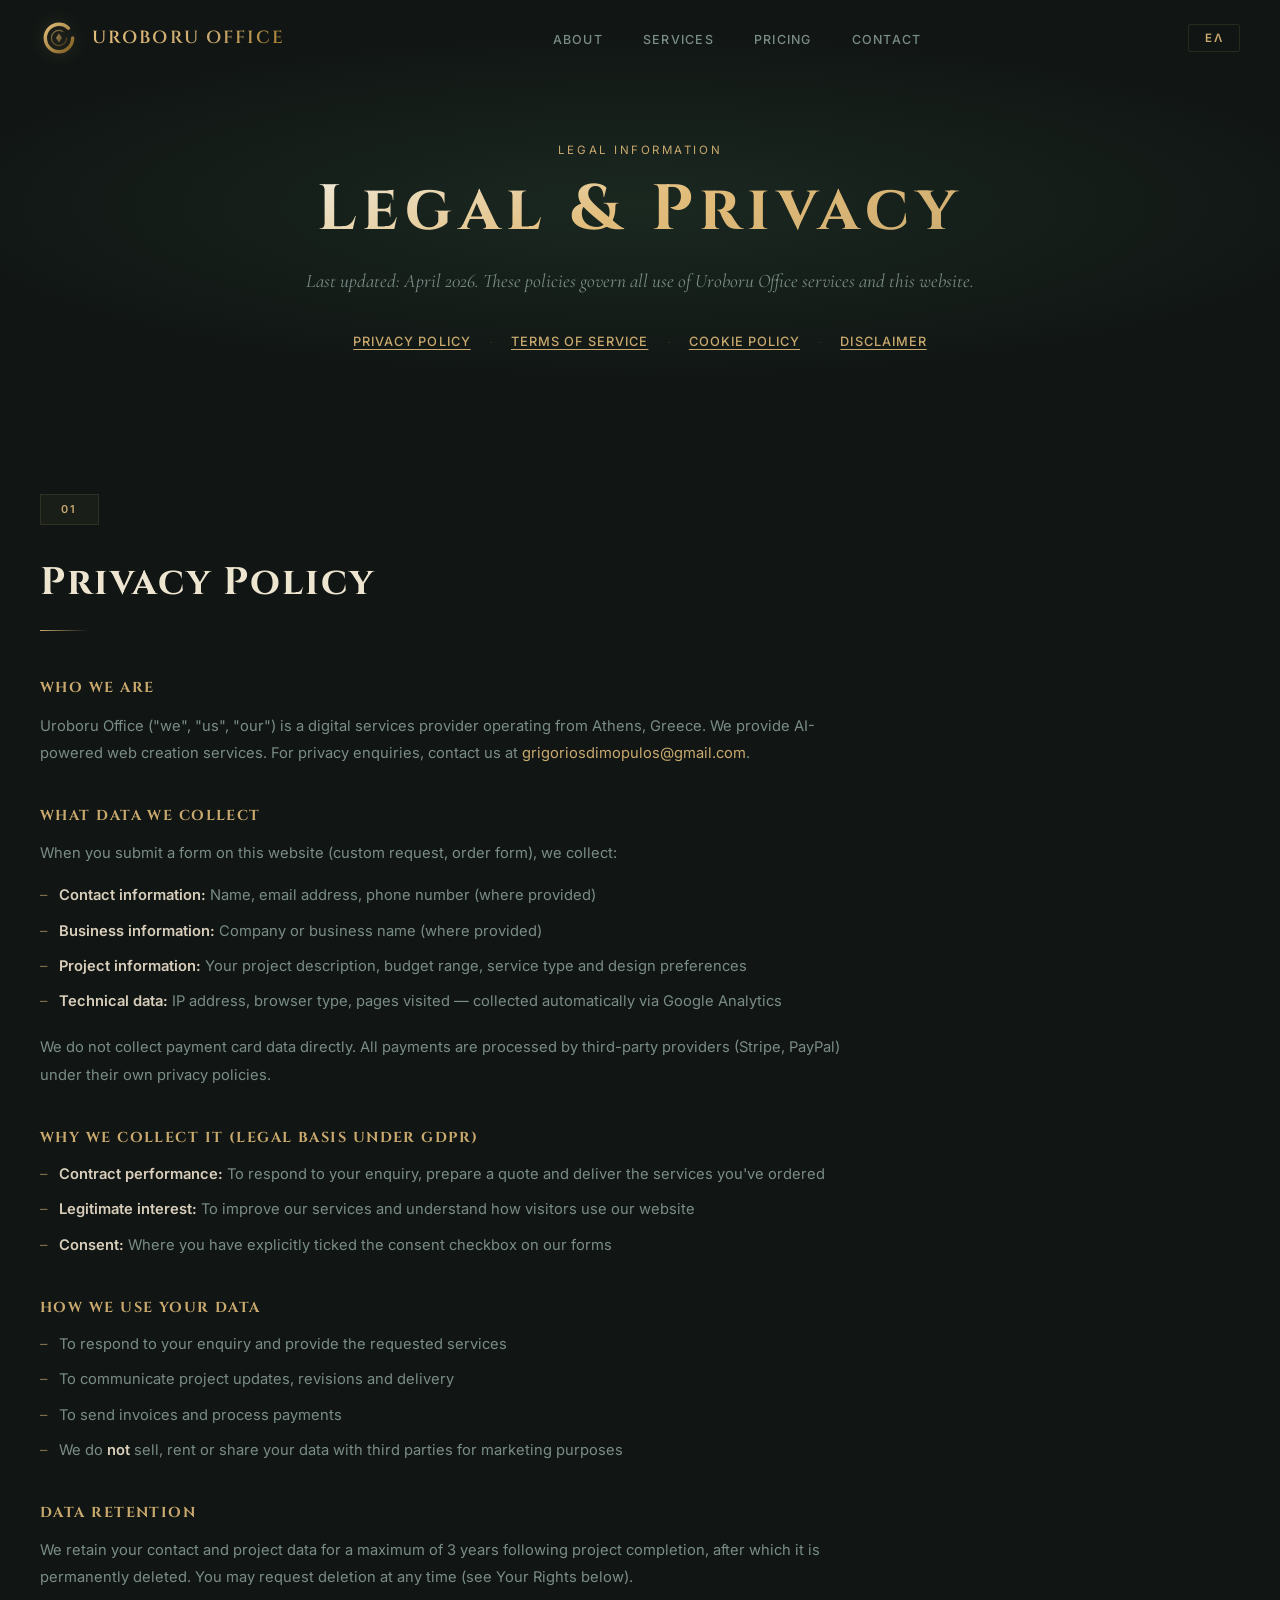
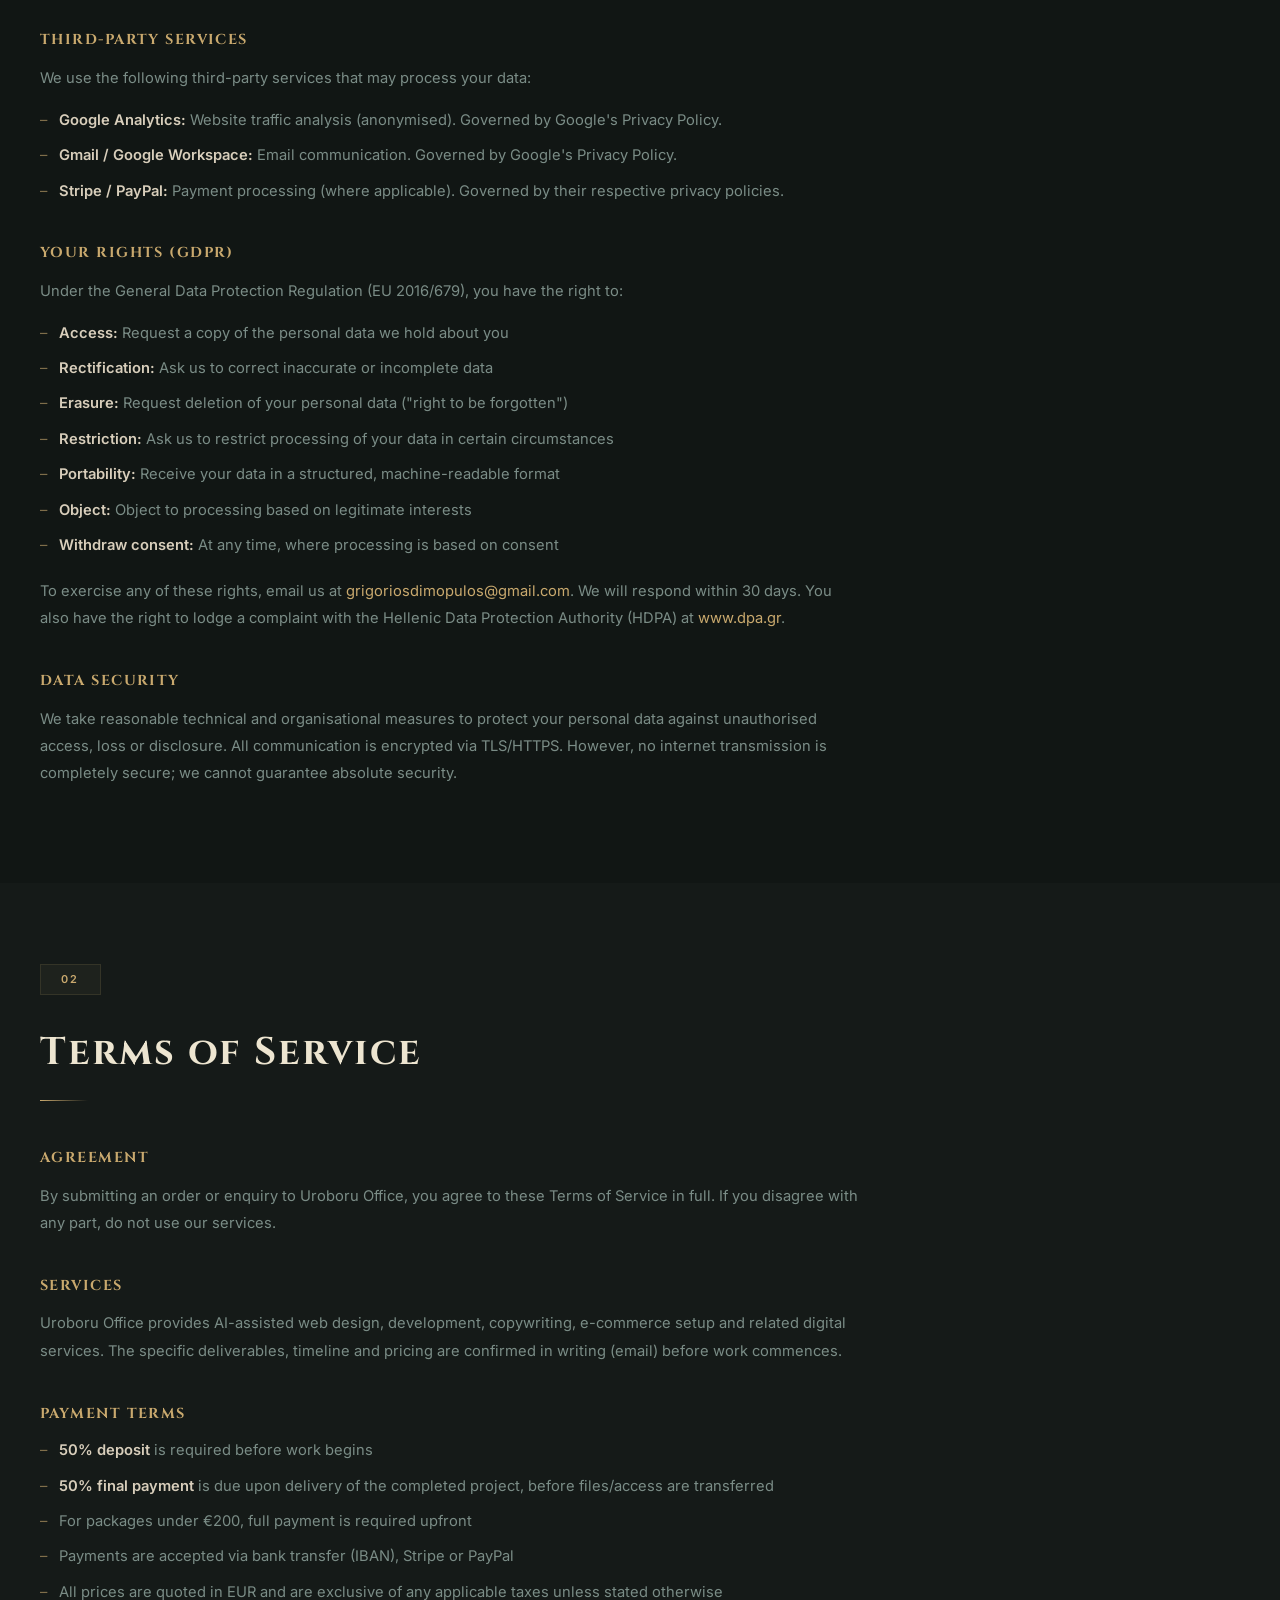
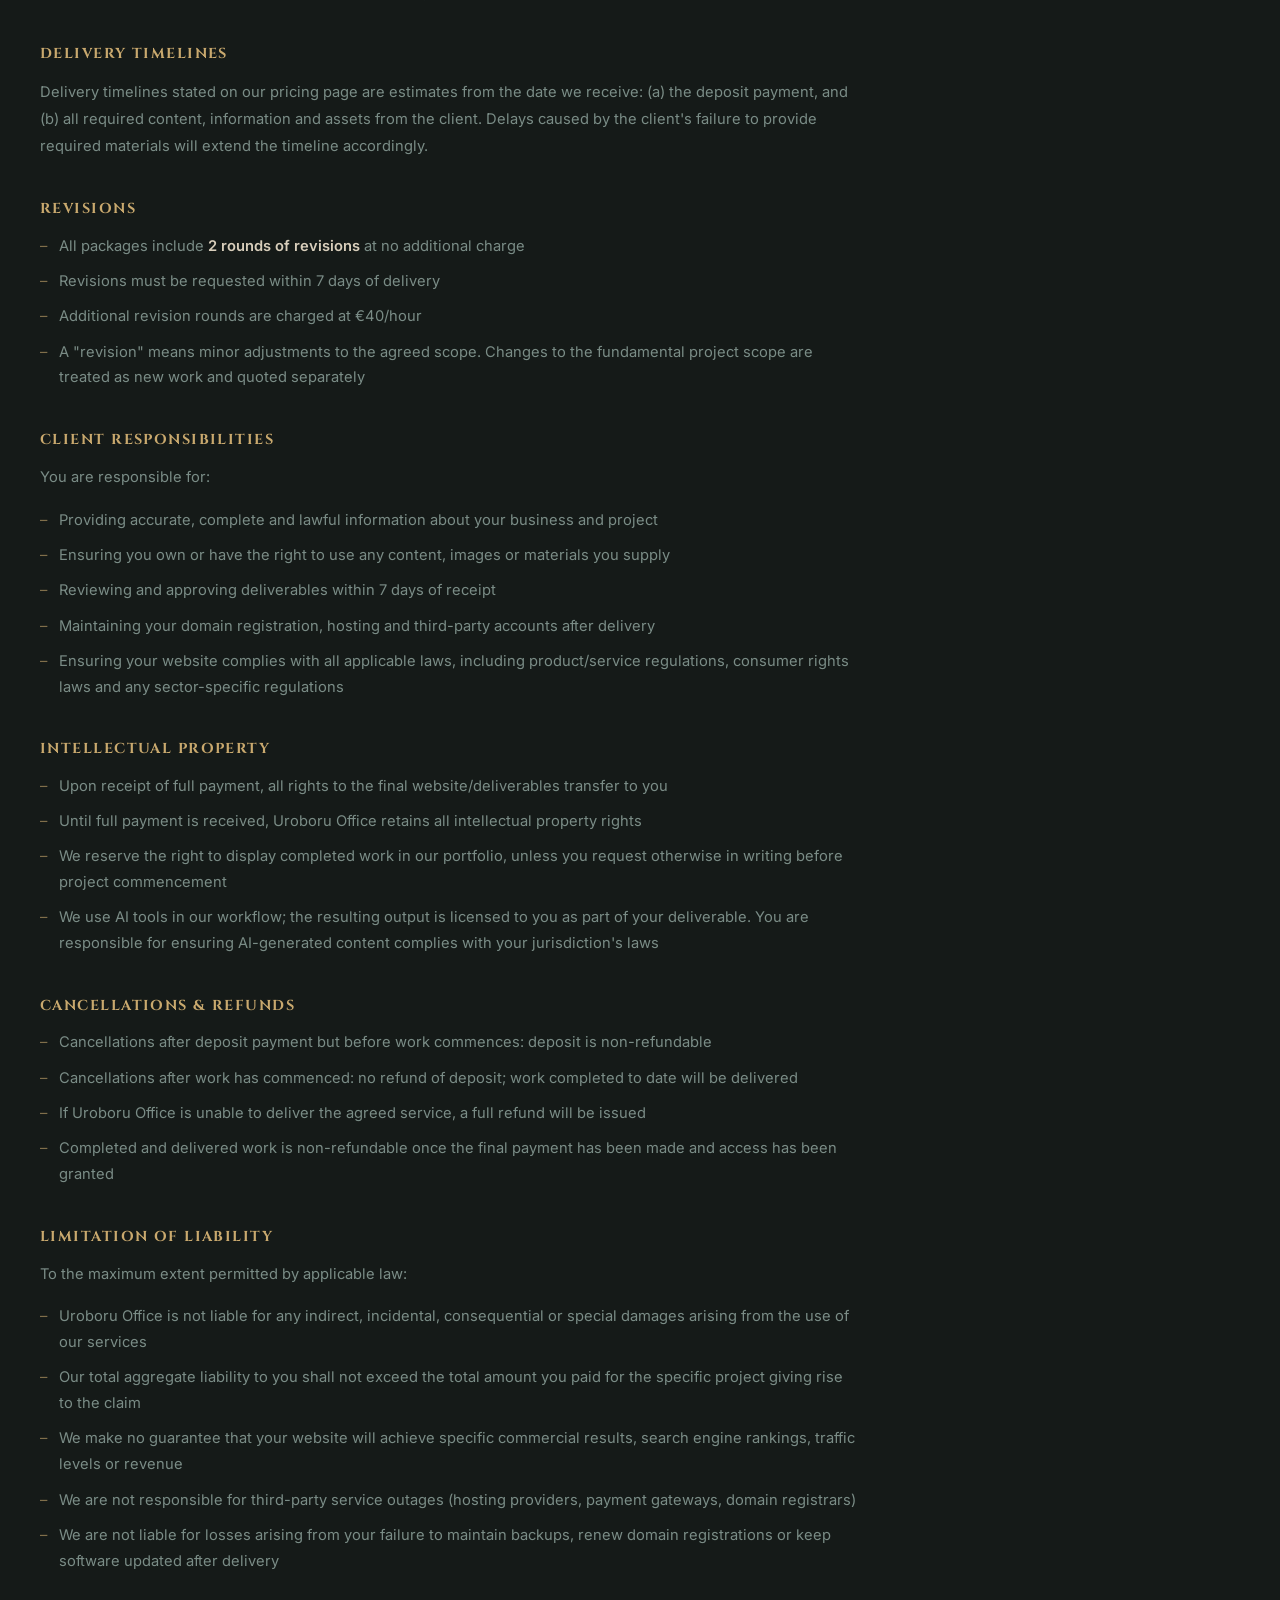
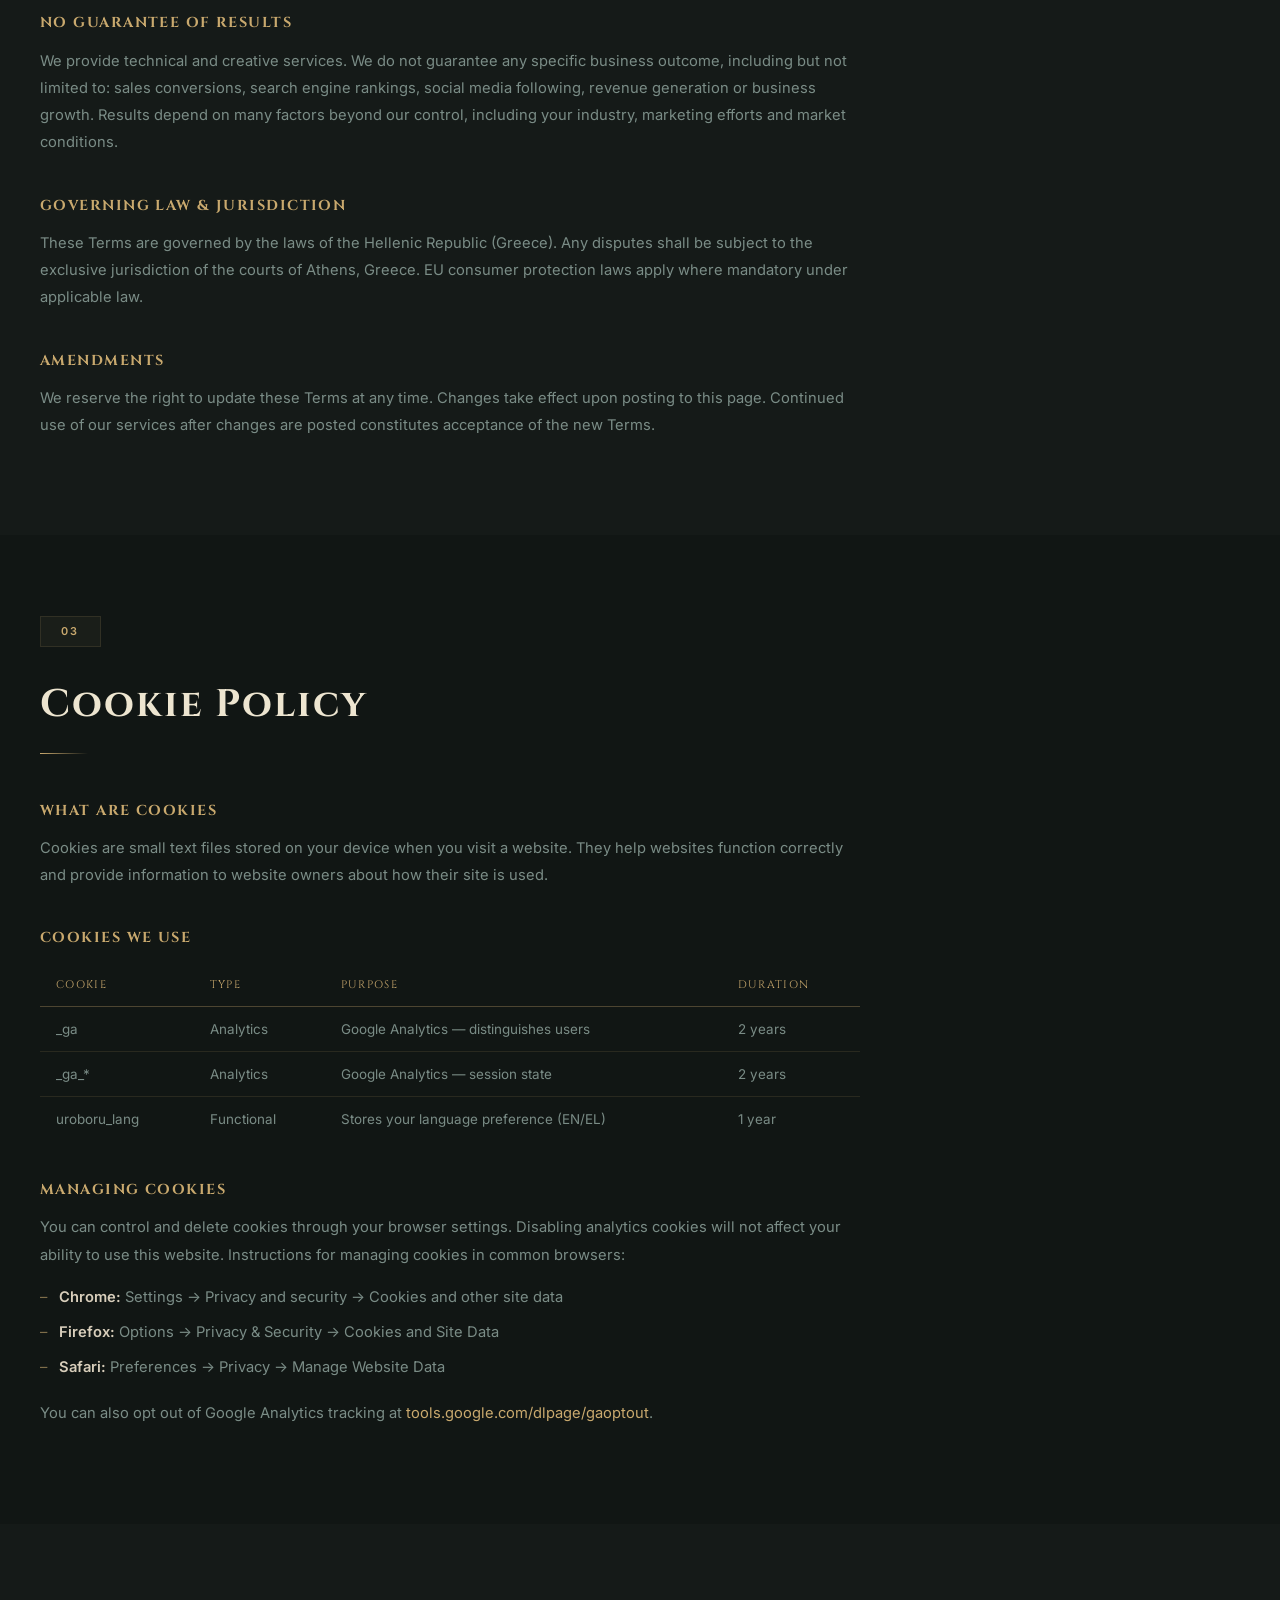
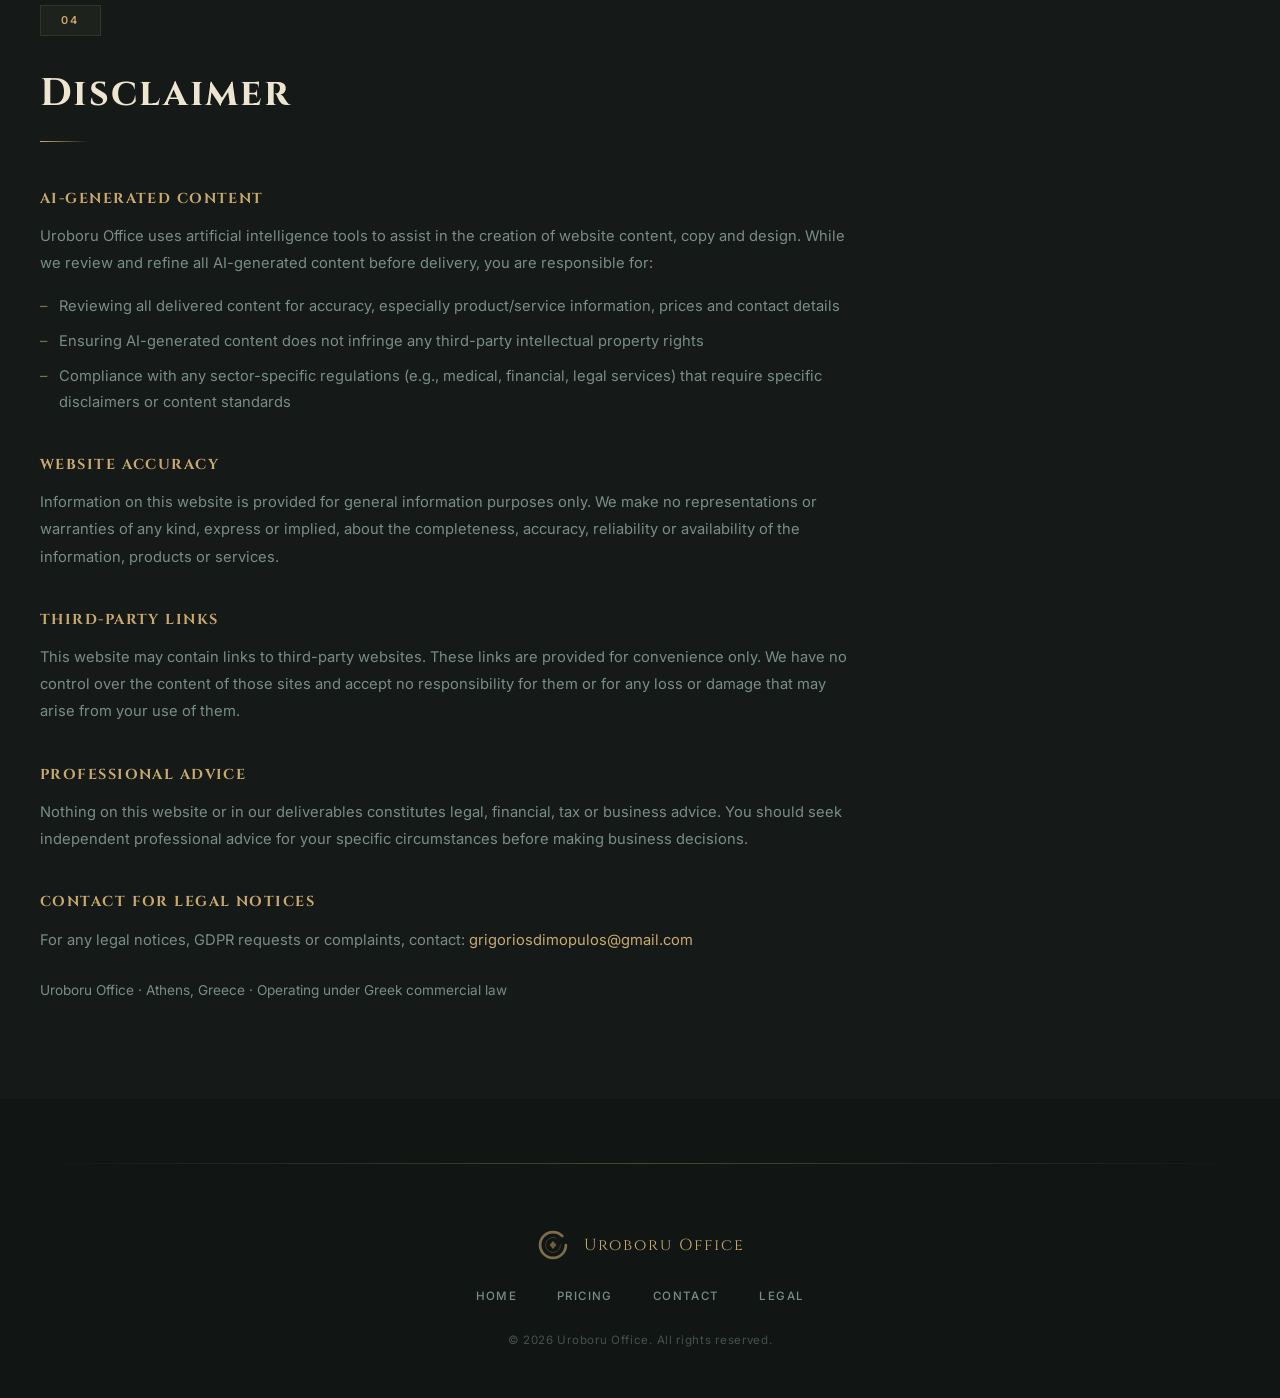
==== legal.html @ 93401165 "feat: AI focus, order page with pricing catalog, legal page Index (content overhaul): - Reposition a" ====
<!DOCTYPE html>
<html lang="en">
<head>
  <meta charset="UTF-8" />
  <meta name="viewport" content="width=device-width, initial-scale=1.0" />
  <title>Legal — Uroboru Office</title>
  <link rel="stylesheet" href="style.css" />
  <link href="https://fonts.googleapis.com/css2?family=Inter:wght@300;400;500;600;700&family=Cinzel:wght@400;600;700;900&family=Cormorant+Garamond:ital,wght@0,300;0,400;1,300;1,400&display=swap" rel="stylesheet" />
</head>
<body data-page="legal">

  <!-- NAV -->
  <nav class="navbar scrolled" id="navbar">
    <div class="nav-inner">
      <a href="index.html" class="nav-logo">
        <svg class="logo-ring" viewBox="0 0 50 50" xmlns="http://www.w3.org/2000/svg">
          <defs>
            <linearGradient id="lgNav3" x1="0%" y1="0%" x2="100%" y2="100%">
              <stop offset="0%" stop-color="#e2bc7a"/><stop offset="100%" stop-color="#7a5c1e"/>
            </linearGradient>
          </defs>
          <circle cx="25" cy="25" r="18" fill="none" stroke="url(#lgNav3)" stroke-width="4.5" stroke-dasharray="98 18" stroke-linecap="round"/>
          <circle cx="25" cy="25" r="10" fill="none" stroke="url(#lgNav3)" stroke-width="1.5" stroke-dasharray="52 14" stroke-linecap="round" opacity="0.55"/>
          <polygon points="25,19 29,25 25,31 21,25" fill="url(#lgNav3)" opacity="0.7"/>
        </svg>
        <span class="logo-text">Uroboru Office</span>
      </a>
      <ul class="nav-links" id="navLinks">
        <li><a href="index.html#about">About</a></li>
        <li><a href="index.html#services">Services</a></li>
        <li><a href="order.html">Pricing</a></li>
        <li><a href="index.html#contact">Contact</a></li>
      </ul>
      <div class="nav-right">
        <button class="lang-btn" id="langBtn" onclick="toggleLang()"><span id="langLabel">ΕΛ</span></button>
        <button class="burger" id="burger" onclick="toggleMenu()"><span></span><span></span><span></span></button>
      </div>
    </div>
  </nav>

  <!-- PAGE HERO -->
  <section class="page-hero" style="padding-top:140px;padding-bottom:60px">
    <div class="page-hero-content">
      <p class="hero-eyebrow">Legal Information</p>
      <h1 class="page-hero-title">Legal &amp; Privacy</h1>
      <p class="page-hero-sub">Last updated: April 2026. These policies govern all use of Uroboru Office services and this website.</p>
      <div class="legal-toc">
        <a href="#privacy">Privacy Policy</a>
        <span class="dot">·</span>
        <a href="#terms">Terms of Service</a>
        <span class="dot">·</span>
        <a href="#cookies">Cookie Policy</a>
        <span class="dot">·</span>
        <a href="#disclaimer">Disclaimer</a>
      </div>
    </div>
  </section>

  <!-- LEGAL CONTENT -->
  <div class="legal-body">

    <!-- PRIVACY POLICY -->
    <section class="legal-section" id="privacy">
      <div class="container">
        <div class="legal-header">
          <div class="section-tag">01</div>
          <h2>Privacy Policy</h2>
          <div class="divider-left"></div>
        </div>
        <div class="legal-content">

          <h3>Who We Are</h3>
          <p>Uroboru Office ("we", "us", "our") is a digital services provider operating from Athens, Greece. We provide AI-powered web creation services. For privacy enquiries, contact us at <a href="mailto:grigoriosdimopulos@gmail.com">grigoriosdimopulos@gmail.com</a>.</p>

          <h3>What Data We Collect</h3>
          <p>When you submit a form on this website (custom request, order form), we collect:</p>
          <ul>
            <li><strong>Contact information:</strong> Name, email address, phone number (where provided)</li>
            <li><strong>Business information:</strong> Company or business name (where provided)</li>
            <li><strong>Project information:</strong> Your project description, budget range, service type and design preferences</li>
            <li><strong>Technical data:</strong> IP address, browser type, pages visited — collected automatically via Google Analytics</li>
          </ul>
          <p>We do not collect payment card data directly. All payments are processed by third-party providers (Stripe, PayPal) under their own privacy policies.</p>

          <h3>Why We Collect It (Legal Basis under GDPR)</h3>
          <ul>
            <li><strong>Contract performance:</strong> To respond to your enquiry, prepare a quote and deliver the services you've ordered</li>
            <li><strong>Legitimate interest:</strong> To improve our services and understand how visitors use our website</li>
            <li><strong>Consent:</strong> Where you have explicitly ticked the consent checkbox on our forms</li>
          </ul>

          <h3>How We Use Your Data</h3>
          <ul>
            <li>To respond to your enquiry and provide the requested services</li>
            <li>To communicate project updates, revisions and delivery</li>
            <li>To send invoices and process payments</li>
            <li>We do <strong>not</strong> sell, rent or share your data with third parties for marketing purposes</li>
          </ul>

          <h3>Data Retention</h3>
          <p>We retain your contact and project data for a maximum of 3 years following project completion, after which it is permanently deleted. You may request deletion at any time (see Your Rights below).</p>

          <h3>Third-Party Services</h3>
          <p>We use the following third-party services that may process your data:</p>
          <ul>
            <li><strong>Google Analytics:</strong> Website traffic analysis (anonymised). Governed by Google's Privacy Policy.</li>
            <li><strong>Gmail / Google Workspace:</strong> Email communication. Governed by Google's Privacy Policy.</li>
            <li><strong>Stripe / PayPal:</strong> Payment processing (where applicable). Governed by their respective privacy policies.</li>
          </ul>

          <h3>Your Rights (GDPR)</h3>
          <p>Under the General Data Protection Regulation (EU 2016/679), you have the right to:</p>
          <ul>
            <li><strong>Access:</strong> Request a copy of the personal data we hold about you</li>
            <li><strong>Rectification:</strong> Ask us to correct inaccurate or incomplete data</li>
            <li><strong>Erasure:</strong> Request deletion of your personal data ("right to be forgotten")</li>
            <li><strong>Restriction:</strong> Ask us to restrict processing of your data in certain circumstances</li>
            <li><strong>Portability:</strong> Receive your data in a structured, machine-readable format</li>
            <li><strong>Object:</strong> Object to processing based on legitimate interests</li>
            <li><strong>Withdraw consent:</strong> At any time, where processing is based on consent</li>
          </ul>
          <p>To exercise any of these rights, email us at <a href="mailto:grigoriosdimopulos@gmail.com">grigoriosdimopulos@gmail.com</a>. We will respond within 30 days. You also have the right to lodge a complaint with the Hellenic Data Protection Authority (HDPA) at <a href="https://www.dpa.gr" target="_blank" rel="noopener noreferrer">www.dpa.gr</a>.</p>

          <h3>Data Security</h3>
          <p>We take reasonable technical and organisational measures to protect your personal data against unauthorised access, loss or disclosure. All communication is encrypted via TLS/HTTPS. However, no internet transmission is completely secure; we cannot guarantee absolute security.</p>
        </div>
      </div>
    </section>

    <!-- TERMS OF SERVICE -->
    <section class="legal-section legal-alt" id="terms">
      <div class="container">
        <div class="legal-header">
          <div class="section-tag">02</div>
          <h2>Terms of Service</h2>
          <div class="divider-left"></div>
        </div>
        <div class="legal-content">

          <h3>Agreement</h3>
          <p>By submitting an order or enquiry to Uroboru Office, you agree to these Terms of Service in full. If you disagree with any part, do not use our services.</p>

          <h3>Services</h3>
          <p>Uroboru Office provides AI-assisted web design, development, copywriting, e-commerce setup and related digital services. The specific deliverables, timeline and pricing are confirmed in writing (email) before work commences.</p>

          <h3>Payment Terms</h3>
          <ul>
            <li><strong>50% deposit</strong> is required before work begins</li>
            <li><strong>50% final payment</strong> is due upon delivery of the completed project, before files/access are transferred</li>
            <li>For packages under €200, full payment is required upfront</li>
            <li>Payments are accepted via bank transfer (IBAN), Stripe or PayPal</li>
            <li>All prices are quoted in EUR and are exclusive of any applicable taxes unless stated otherwise</li>
          </ul>

          <h3>Delivery Timelines</h3>
          <p>Delivery timelines stated on our pricing page are estimates from the date we receive: (a) the deposit payment, and (b) all required content, information and assets from the client. Delays caused by the client's failure to provide required materials will extend the timeline accordingly.</p>

          <h3>Revisions</h3>
          <ul>
            <li>All packages include <strong>2 rounds of revisions</strong> at no additional charge</li>
            <li>Revisions must be requested within 7 days of delivery</li>
            <li>Additional revision rounds are charged at €40/hour</li>
            <li>A "revision" means minor adjustments to the agreed scope. Changes to the fundamental project scope are treated as new work and quoted separately</li>
          </ul>

          <h3>Client Responsibilities</h3>
          <p>You are responsible for:</p>
          <ul>
            <li>Providing accurate, complete and lawful information about your business and project</li>
            <li>Ensuring you own or have the right to use any content, images or materials you supply</li>
            <li>Reviewing and approving deliverables within 7 days of receipt</li>
            <li>Maintaining your domain registration, hosting and third-party accounts after delivery</li>
            <li>Ensuring your website complies with all applicable laws, including product/service regulations, consumer rights laws and any sector-specific regulations</li>
          </ul>

          <h3>Intellectual Property</h3>
          <ul>
            <li>Upon receipt of full payment, all rights to the final website/deliverables transfer to you</li>
            <li>Until full payment is received, Uroboru Office retains all intellectual property rights</li>
            <li>We reserve the right to display completed work in our portfolio, unless you request otherwise in writing before project commencement</li>
            <li>We use AI tools in our workflow; the resulting output is licensed to you as part of your deliverable. You are responsible for ensuring AI-generated content complies with your jurisdiction's laws</li>
          </ul>

          <h3>Cancellations & Refunds</h3>
          <ul>
            <li>Cancellations after deposit payment but before work commences: deposit is non-refundable</li>
            <li>Cancellations after work has commenced: no refund of deposit; work completed to date will be delivered</li>
            <li>If Uroboru Office is unable to deliver the agreed service, a full refund will be issued</li>
            <li>Completed and delivered work is non-refundable once the final payment has been made and access has been granted</li>
          </ul>

          <h3>Limitation of Liability</h3>
          <p>To the maximum extent permitted by applicable law:</p>
          <ul>
            <li>Uroboru Office is not liable for any indirect, incidental, consequential or special damages arising from the use of our services</li>
            <li>Our total aggregate liability to you shall not exceed the total amount you paid for the specific project giving rise to the claim</li>
            <li>We make no guarantee that your website will achieve specific commercial results, search engine rankings, traffic levels or revenue</li>
            <li>We are not responsible for third-party service outages (hosting providers, payment gateways, domain registrars)</li>
            <li>We are not liable for losses arising from your failure to maintain backups, renew domain registrations or keep software updated after delivery</li>
          </ul>

          <h3>No Guarantee of Results</h3>
          <p>We provide technical and creative services. We do not guarantee any specific business outcome, including but not limited to: sales conversions, search engine rankings, social media following, revenue generation or business growth. Results depend on many factors beyond our control, including your industry, marketing efforts and market conditions.</p>

          <h3>Governing Law & Jurisdiction</h3>
          <p>These Terms are governed by the laws of the Hellenic Republic (Greece). Any disputes shall be subject to the exclusive jurisdiction of the courts of Athens, Greece. EU consumer protection laws apply where mandatory under applicable law.</p>

          <h3>Amendments</h3>
          <p>We reserve the right to update these Terms at any time. Changes take effect upon posting to this page. Continued use of our services after changes are posted constitutes acceptance of the new Terms.</p>
        </div>
      </div>
    </section>

    <!-- COOKIE POLICY -->
    <section class="legal-section" id="cookies">
      <div class="container">
        <div class="legal-header">
          <div class="section-tag">03</div>
          <h2>Cookie Policy</h2>
          <div class="divider-left"></div>
        </div>
        <div class="legal-content">

          <h3>What Are Cookies</h3>
          <p>Cookies are small text files stored on your device when you visit a website. They help websites function correctly and provide information to website owners about how their site is used.</p>

          <h3>Cookies We Use</h3>
          <table class="legal-table">
            <thead>
              <tr><th>Cookie</th><th>Type</th><th>Purpose</th><th>Duration</th></tr>
            </thead>
            <tbody>
              <tr><td>_ga</td><td>Analytics</td><td>Google Analytics — distinguishes users</td><td>2 years</td></tr>
              <tr><td>_ga_*</td><td>Analytics</td><td>Google Analytics — session state</td><td>2 years</td></tr>
              <tr><td>uroboru_lang</td><td>Functional</td><td>Stores your language preference (EN/EL)</td><td>1 year</td></tr>
            </tbody>
          </table>

          <h3>Managing Cookies</h3>
          <p>You can control and delete cookies through your browser settings. Disabling analytics cookies will not affect your ability to use this website. Instructions for managing cookies in common browsers:</p>
          <ul>
            <li><strong>Chrome:</strong> Settings → Privacy and security → Cookies and other site data</li>
            <li><strong>Firefox:</strong> Options → Privacy & Security → Cookies and Site Data</li>
            <li><strong>Safari:</strong> Preferences → Privacy → Manage Website Data</li>
          </ul>
          <p>You can also opt out of Google Analytics tracking at <a href="https://tools.google.com/dlpage/gaoptout" target="_blank" rel="noopener noreferrer">tools.google.com/dlpage/gaoptout</a>.</p>
        </div>
      </div>
    </section>

    <!-- DISCLAIMER -->
    <section class="legal-section legal-alt" id="disclaimer">
      <div class="container">
        <div class="legal-header">
          <div class="section-tag">04</div>
          <h2>Disclaimer</h2>
          <div class="divider-left"></div>
        </div>
        <div class="legal-content">

          <h3>AI-Generated Content</h3>
          <p>Uroboru Office uses artificial intelligence tools to assist in the creation of website content, copy and design. While we review and refine all AI-generated content before delivery, you are responsible for:</p>
          <ul>
            <li>Reviewing all delivered content for accuracy, especially product/service information, prices and contact details</li>
            <li>Ensuring AI-generated content does not infringe any third-party intellectual property rights</li>
            <li>Compliance with any sector-specific regulations (e.g., medical, financial, legal services) that require specific disclaimers or content standards</li>
          </ul>

          <h3>Website Accuracy</h3>
          <p>Information on this website is provided for general information purposes only. We make no representations or warranties of any kind, express or implied, about the completeness, accuracy, reliability or availability of the information, products or services.</p>

          <h3>Third-Party Links</h3>
          <p>This website may contain links to third-party websites. These links are provided for convenience only. We have no control over the content of those sites and accept no responsibility for them or for any loss or damage that may arise from your use of them.</p>

          <h3>Professional Advice</h3>
          <p>Nothing on this website or in our deliverables constitutes legal, financial, tax or business advice. You should seek independent professional advice for your specific circumstances before making business decisions.</p>

          <h3>Contact for Legal Notices</h3>
          <p>For any legal notices, GDPR requests or complaints, contact: <a href="mailto:grigoriosdimopulos@gmail.com">grigoriosdimopulos@gmail.com</a></p>
          <p style="margin-top:1.5rem;color:var(--text-muted);font-size:0.85rem;">Uroboru Office · Athens, Greece · Operating under Greek commercial law</p>
        </div>
      </div>
    </section>

  </div><!-- /legal-body -->

  <!-- FOOTER -->
  <footer class="footer">
    <div class="footer-top-line"></div>
    <div class="footer-inner">
      <div class="footer-brand">
        <svg class="footer-ring" viewBox="0 0 50 50" xmlns="http://www.w3.org/2000/svg">
          <circle cx="25" cy="25" r="19" fill="none" stroke="#c9a96e" stroke-width="4" stroke-dasharray="104 20" stroke-linecap="round" opacity="0.6"/>
          <circle cx="25" cy="25" r="11" fill="none" stroke="#c9a96e" stroke-width="1.2" stroke-dasharray="56 14" stroke-linecap="round" opacity="0.3"/>
          <polygon points="25,19 30,25 25,31 20,25" fill="#c9a96e" opacity="0.5"/>
        </svg>
        <span class="footer-name">Uroboru Office</span>
      </div>
      <nav class="footer-nav">
        <a href="index.html">Home</a>
        <a href="order.html">Pricing</a>
        <a href="index.html#contact">Contact</a>
        <a href="legal.html">Legal</a>
      </nav>
      <p class="footer-copy">© 2026 Uroboru Office. All rights reserved.</p>
    </div>
  </footer>

  <script src="main.js"></script>
</body>
</html>
---- style.css ----
/* ── Reset & Variables ── */
*, *::before, *::after { box-sizing: border-box; margin: 0; padding: 0; }

:root {
  --bg:        #111614;
  --bg2:       #151a18;
  --bg3:       #1a201e;
  --surface:   #1e2624;
  --surface2:  #242e2b;
  --gold:      #c9a96e;
  --gold2:     #e2bc7a;
  --gold3:     #a07828;
  --gold-dim:  #6b4f18;
  --cream:     #ede5d0;
  --text:      #d8cebb;
  --text-muted:#7a8c86;
  --border:    rgba(201,169,110,0.13);
  --border-hi: rgba(201,169,110,0.32);
  --radius:    10px;
  --shadow:    0 12px 48px rgba(0,0,0,0.55);
  --shadow-sm: 0 4px 20px rgba(0,0,0,0.35);
}

html { scroll-behavior: smooth; }

body {
  font-family: 'Inter', sans-serif;
  background: var(--bg);
  color: var(--text);
  overflow-x: hidden;
  line-height: 1.75;
}

/* ── Scrollbar ── */
::-webkit-scrollbar { width: 5px; }
::-webkit-scrollbar-track { background: var(--bg); }
::-webkit-scrollbar-thumb { background: var(--gold-dim); border-radius: 3px; }

/* ── Typography ── */
h1,h2,h3,h4 { font-family: 'Cinzel', serif; letter-spacing: 0.05em; line-height: 1.2; }
a { color: var(--gold); text-decoration: none; transition: color .25s; }
a:hover { color: var(--gold2); }

/* ── Navbar ── */
.navbar {
  position: fixed; top: 0; left: 0; right: 0; z-index: 1000;
  padding: 0 2.5rem;
  transition: background .4s, box-shadow .4s;
}
.navbar.scrolled {
  background: rgba(17,22,20,0.95);
  box-shadow: 0 1px 0 var(--border), 0 8px 32px rgba(0,0,0,0.5);
  backdrop-filter: blur(18px);
  -webkit-backdrop-filter: blur(18px);
}
.nav-inner {
  max-width: 1200px; margin: 0 auto;
  display: flex; align-items: center; justify-content: space-between;
  height: 76px;
}
.nav-logo {
  display: flex; align-items: center; gap: 14px; cursor: pointer;
  text-decoration: none;
}
.logo-ring {
  width: 38px; height: 38px;
  animation: slowSpin 18s linear infinite;
  filter: drop-shadow(0 0 8px rgba(201,169,110,0.25));
}
@keyframes slowSpin {
  from { transform: rotate(0deg); }
  to   { transform: rotate(360deg); }
}
.logo-text {
  font-family: 'Cinzel', serif; font-size: 1.1rem; font-weight: 600;
  letter-spacing: 0.12em; text-transform: uppercase;
  background: linear-gradient(135deg, var(--gold2) 0%, var(--gold) 60%, var(--gold3) 100%);
  -webkit-background-clip: text; -webkit-text-fill-color: transparent; background-clip: text;
}
.nav-links {
  display: flex; list-style: none; gap: 2.5rem;
}
.nav-links a {
  font-size: 0.78rem; font-weight: 500; letter-spacing: 0.1em;
  text-transform: uppercase; color: var(--text-muted);
  position: relative; padding-bottom: 3px;
  transition: color .25s;
}
.nav-links a::after {
  content: ''; position: absolute; bottom: 0; left: 0;
  width: 0; height: 1px;
  background: linear-gradient(90deg, var(--gold2), var(--gold));
  transition: width .35s cubic-bezier(.4,0,.2,1);
}
.nav-links a:hover { color: var(--gold); }
.nav-links a:hover::after { width: 100%; }

.nav-right { display: flex; align-items: center; gap: 1.2rem; }

.lang-btn {
  background: transparent; border: 1px solid var(--border);
  color: var(--gold); font-family: 'Inter', sans-serif;
  font-size: 0.72rem; font-weight: 600; letter-spacing: 0.12em;
  padding: 6px 16px; border-radius: 2px; cursor: pointer;
  transition: background .25s, border-color .25s, color .25s;
  text-transform: uppercase;
}
.lang-btn:hover {
  background: var(--gold); color: var(--bg); border-color: var(--gold);
}

.burger {
  display: none; flex-direction: column; gap: 5px;
  background: none; border: none; cursor: pointer; padding: 4px;
}
.burger span {
  display: block; width: 22px; height: 1.5px;
  background: var(--gold); border-radius: 1px;
  transition: transform .3s, opacity .3s;
}
.burger.open span:nth-child(1) { transform: translateY(6.5px) rotate(45deg); }
.burger.open span:nth-child(2) { opacity: 0; }
.burger.open span:nth-child(3) { transform: translateY(-6.5px) rotate(-45deg); }

/* ── Buttons ── */
.btn-primary {
  display: inline-block; padding: 15px 36px;
  background: linear-gradient(135deg, var(--gold3), var(--gold2));
  color: var(--bg); font-weight: 600; font-size: 0.8rem;
  letter-spacing: 0.12em; text-transform: uppercase;
  border-radius: 2px; border: none; cursor: pointer;
  position: relative; overflow: hidden;
  transition: transform .3s, box-shadow .3s;
  box-shadow: 0 4px 24px rgba(201,169,110,0.28);
}
.btn-primary::before {
  content: ''; position: absolute; inset: 0;
  background: linear-gradient(105deg, transparent 40%, rgba(255,255,255,0.15) 50%, transparent 60%);
  transform: translateX(-100%);
  transition: transform .55s;
}
.btn-primary:hover {
  transform: translateY(-2px);
  box-shadow: 0 8px 36px rgba(201,169,110,0.42);
  color: var(--bg);
}
.btn-primary:hover::before { transform: translateX(200%); }

.btn-ghost {
  display: inline-block; padding: 14px 34px;
  border: 1px solid var(--border-hi); color: var(--gold);
  font-weight: 500; font-size: 0.8rem; letter-spacing: 0.12em;
  text-transform: uppercase; border-radius: 2px;
  transition: background .3s, color .3s, border-color .3s, transform .3s;
}
.btn-ghost:hover {
  background: rgba(201,169,110,0.08); border-color: var(--gold);
  transform: translateY(-2px); color: var(--gold2);
}

/* ── Hero ── */
.hero {
  min-height: 100vh; display: flex; align-items: center; justify-content: center;
  position: relative; overflow: hidden;
  background: radial-gradient(ellipse 80% 70% at 50% 55%, #1a2820 0%, var(--bg) 65%);
}

.hero-atmosphere {
  position: absolute; inset: 0; display: flex;
  align-items: center; justify-content: center; pointer-events: none;
}
.atm-ring {
  position: absolute;
  width: var(--r); height: var(--r);
  border-radius: 50%;
  border: 1px solid rgba(201,169,110, var(--op));
  animation: atmSpin var(--dur) linear infinite;
  animation-direction: calc(var(--dir, 1) * 1turn > 0 ? normal : reverse);
}
@keyframes atmSpin {
  from { transform: rotate(0deg); }
  to   { transform: rotate(360deg); }
}
/* CSS custom property direction trick */
.atm-ring:nth-child(2) { animation-direction: reverse; }

.hero-content {
  position: relative; z-index: 2; text-align: center;
  display: flex; flex-direction: column; align-items: center;
  gap: 2rem; padding: 0 1.5rem; padding-top: 76px;
}

/* ── Premium Ouroboros ── */
.ouroboros-wrap {
  position: relative; width: 260px; height: 260px;
  display: flex; align-items: center; justify-content: center;
}
.ouroboros-svg {
  width: 260px; height: 260px;
  filter: drop-shadow(0 0 24px rgba(201,169,110,0.3));
}

.halo {
  animation: haloPulse 5s ease-in-out infinite;
}
@keyframes haloPulse {
  0%,100% { opacity: 0.8; transform-origin: 150px 150px; transform: scale(1); }
  50%     { opacity: 1;   transform-origin: 150px 150px; transform: scale(1.04); }
}

.tick-ring { animation: slowSpin 40s linear infinite; transform-origin: 150px 150px; }
.main-arc  { animation: slowSpin 28s linear infinite; transform-origin: 150px 150px; }
.mid-ring  { animation: slowSpin 20s linear infinite reverse; transform-origin: 150px 150px; }
.fine-ring { animation: slowSpin 14s linear infinite; transform-origin: 150px 150px; }

.center-gem {
  animation: gemPulse 4s ease-in-out infinite;
  transform-origin: 150px 150px;
}
@keyframes gemPulse {
  0%,100% { opacity: 0.85; }
  50%     { opacity: 1; filter: brightness(1.15); }
}

.ouro-label {
  position: absolute; font-family: 'Cormorant Garamond', serif;
  font-size: 2rem; color: var(--gold); opacity: 0.18;
  animation: labelPulse 5s ease-in-out infinite; user-select: none;
  letter-spacing: 0.05em;
}
@keyframes labelPulse {
  0%,100% { opacity: 0.12; }
  50%     { opacity: 0.28; }
}

.hero-text-block { display: flex; flex-direction: column; align-items: center; gap: .75rem; }

.hero-eyebrow {
  font-size: 0.72rem; letter-spacing: 0.22em; text-transform: uppercase;
  color: var(--gold); font-weight: 400;
  animation: fadeUp .7s ease both;
  font-family: 'Inter', sans-serif;
}
.hero-title {
  font-size: clamp(2.6rem, 6vw, 5rem); font-weight: 700;
  background: linear-gradient(160deg, var(--cream) 10%, var(--gold2) 45%, var(--gold) 75%, var(--gold3) 100%);
  -webkit-background-clip: text; -webkit-text-fill-color: transparent; background-clip: text;
  animation: fadeUp .8s .1s ease both;
  letter-spacing: 0.12em;
}
.hero-sub {
  font-family: 'Cormorant Garamond', serif;
  font-size: clamp(1.1rem, 2.5vw, 1.45rem);
  color: var(--text-muted); letter-spacing: 0.08em;
  font-style: italic; font-weight: 300;
  animation: fadeUp .8s .2s ease both;
}
.hero-cta-wrap {
  display: flex; flex-wrap: wrap; gap: 1.2rem; justify-content: center;
  animation: fadeUp .8s .35s ease both;
}

@keyframes fadeUp {
  from { opacity: 0; transform: translateY(20px); }
  to   { opacity: 1; transform: translateY(0); }
}

.scroll-line {
  position: absolute; bottom: 2.5rem; left: 50%; transform: translateX(-50%);
  display: flex; flex-direction: column; align-items: center; gap: 8px;
}
.scroll-track {
  width: 1px; height: 56px; background: var(--border); overflow: hidden; border-radius: 1px;
}
.scroll-thumb {
  width: 100%; height: 40%; background: var(--gold);
  animation: scrollDrop 2s ease-in-out infinite;
  border-radius: 1px;
}
@keyframes scrollDrop {
  0%   { transform: translateY(-100%); opacity: 0; }
  20%  { opacity: 1; }
  80%  { opacity: 1; }
  100% { transform: translateY(300%); opacity: 0; }
}

/* ── Ticker ── */
.ticker-strip {
  background: var(--bg2); border-top: 1px solid var(--border);
  border-bottom: 1px solid var(--border);
  padding: 14px 0; overflow: hidden; white-space: nowrap;
}
.ticker-inner {
  display: inline-flex; gap: 0;
  animation: ticker 28s linear infinite;
}
.ticker-set {
  display: inline-flex; gap: 2rem; align-items: center; padding-right: 2rem;
}
.ticker-set span {
  font-size: 0.7rem; letter-spacing: 0.18em; text-transform: uppercase;
  color: var(--text-muted); font-weight: 500;
}
.ticker-set .dot { color: var(--gold); opacity: 0.6; font-size: 0.5rem; }
@keyframes ticker {
  from { transform: translateX(0); }
  to   { transform: translateX(-50%); }
}

/* ── Sections ── */
.section { padding: 120px 2rem; }
.container { max-width: 1200px; margin: 0 auto; }

.section-header { text-align: center; margin-bottom: 5rem; }
.section-tag {
  display: inline-block; font-size: 0.68rem; font-weight: 600;
  letter-spacing: 0.22em; text-transform: uppercase;
  color: var(--gold); border: 1px solid var(--border);
  padding: 5px 20px; margin-bottom: 1.2rem;
  background: rgba(201,169,110,0.05);
}
.section-header h2 {
  font-size: clamp(1.9rem, 4vw, 3rem); color: var(--cream);
}
.divider {
  width: 48px; height: 1px;
  background: linear-gradient(90deg, transparent, var(--gold), transparent);
  margin: 1.5rem auto 0;
}
.divider-left {
  width: 48px; height: 1px;
  background: linear-gradient(90deg, var(--gold), transparent);
  margin: 1.5rem 0 1.8rem;
}
.section-sub {
  color: var(--text-muted); max-width: 560px; margin: 1.2rem auto 0;
  font-size: 0.92rem; line-height: 1.8;
}
.req-star { color: var(--gold2); font-weight: 600; }

/* ── Reveal ── */
.reveal {
  opacity: 0; transform: translateY(24px);
  transition: opacity .7s var(--delay, 0s) cubic-bezier(.4,0,.2,1),
              transform .7s var(--delay, 0s) cubic-bezier(.4,0,.2,1);
}
.reveal.visible { opacity: 1; transform: translateY(0); }

/* ── About ── */
.about-section { background: var(--bg2); }
.about-layout {
  display: grid; grid-template-columns: 1fr 1fr; gap: 6rem; align-items: start;
}
.about-left .section-tag { display: inline-block; }
.about-headline {
  font-size: clamp(2rem, 4vw, 3.2rem); color: var(--cream);
  margin-top: 1.2rem; line-height: 1.15;
}
.about-body {
  color: var(--text-muted); font-size: 0.95rem; line-height: 1.85;
  font-family: 'Cormorant Garamond', serif; font-size: 1.15rem;
}
.about-right { display: flex; flex-direction: column; gap: 0; }
.about-card {
  display: flex; gap: 2rem; align-items: flex-start;
  padding: 2rem 0; border-bottom: 1px solid var(--border);
  transition: background .25s;
}
.about-card:first-child { border-top: 1px solid var(--border); }
.card-number {
  font-family: 'Cinzel', serif; font-size: 0.7rem; letter-spacing: 0.12em;
  color: var(--gold); opacity: 0.6; min-width: 28px; padding-top: 3px;
}
.card-body h3 {
  font-size: 0.95rem; color: var(--cream); margin-bottom: .5rem;
  letter-spacing: 0.08em;
}
.card-body p { color: var(--text-muted); font-size: 0.88rem; line-height: 1.7; }

/* ── Services ── */
.services-section { background: var(--bg); }
.services-list { display: flex; flex-direction: column; }
.service-row {
  display: grid; grid-template-columns: 52px 44px 1fr 32px;
  align-items: center; gap: 2rem;
  padding: 2.2rem 0; border-bottom: 1px solid var(--border);
  transition: background .25s, padding .25s;
  cursor: default; position: relative;
}
.service-row:first-child { border-top: 1px solid var(--border); }
.service-row::before {
  content: ''; position: absolute; left: 0; top: 0; bottom: 0; width: 0;
  background: linear-gradient(90deg, rgba(201,169,110,0.06), transparent);
  transition: width .4s;
}
.service-row:hover::before { width: 100%; }
.service-row:hover { padding-left: 1rem; }
.sr-num {
  font-family: 'Cinzel', serif; font-size: 0.68rem; letter-spacing: 0.12em;
  color: var(--gold); opacity: 0.5; font-weight: 400;
}
.sr-icon {
  width: 36px; height: 36px; color: var(--gold); opacity: 0.65;
  transition: opacity .25s;
}
.sr-icon svg { width: 100%; height: 100%; }
.service-row:hover .sr-icon { opacity: 1; }
.sr-content h3 {
  font-size: 1rem; color: var(--cream); margin-bottom: .35rem;
  letter-spacing: 0.06em; transition: color .25s;
}
.service-row:hover .sr-content h3 { color: var(--gold); }
.sr-content p { color: var(--text-muted); font-size: 0.86rem; line-height: 1.65; }
.sr-arrow {
  width: 20px; height: 20px; color: var(--gold); opacity: 0;
  transition: opacity .3s, transform .3s;
}
.sr-arrow svg { width: 100%; height: 100%; }
.service-row:hover .sr-arrow { opacity: 0.7; transform: translateX(4px); }

/* ── Stats ── */
.stats-section {
  position: relative; overflow: hidden;
  padding: 100px 2rem;
  background: var(--bg2);
  border-top: 1px solid var(--border);
  border-bottom: 1px solid var(--border);
}
.stats-watermark {
  position: absolute; top: 50%; left: 50%; transform: translate(-50%,-50%);
  font-family: 'Cinzel', serif; font-size: clamp(5rem, 14vw, 12rem);
  font-weight: 900; letter-spacing: 0.3em; color: var(--gold);
  opacity: 0.03; white-space: nowrap; pointer-events: none;
  user-select: none;
}
.stats-grid {
  display: flex; align-items: center; justify-content: center;
  gap: 0; flex-wrap: wrap; max-width: 1000px; margin: 0 auto;
  position: relative; z-index: 1;
}
.stat-item {
  flex: 1; min-width: 160px; text-align: center; padding: 2rem 1rem;
  display: flex; flex-direction: column; align-items: center;
}
.stat-number {
  font-family: 'Cinzel', serif; font-size: clamp(3rem, 6vw, 5rem);
  font-weight: 700; color: var(--gold2); line-height: 1;
  display: inline-block;
}
.stat-suffix {
  font-family: 'Cinzel', serif; font-size: clamp(1.5rem, 3vw, 2.5rem);
  color: var(--gold); opacity: 0.6; display: inline-block; line-height: 1;
}
.stat-item { flex-direction: row; flex-wrap: wrap; justify-content: center; align-items: baseline; gap: 0; }
.stat-item .stat-number { order: 1; }
.stat-item .stat-suffix { order: 2; align-self: flex-start; margin-top: .3rem; }
.stat-item .stat-label  { order: 3; flex-basis: 100%; text-align: center; }
.stat-label {
  color: var(--text-muted); font-size: 0.72rem; margin-top: .6rem;
  letter-spacing: 0.14em; text-transform: uppercase; font-weight: 500;
}
.stat-divider {
  width: 1px; height: 60px; background: var(--border);
  flex-shrink: 0;
}

/* ── Request Form ── */
.request-section { background: var(--bg); }
.request-form {
  max-width: 860px; margin: 0 auto;
  background: var(--surface); border: 1px solid var(--border);
  padding: 3.5rem 3rem;
  box-shadow: var(--shadow);
}
.form-row { display: grid; grid-template-columns: 1fr 1fr; gap: 2rem; }
.form-group { display: flex; flex-direction: column; margin-bottom: 1.8rem; position: relative; }
.form-group.full-width { grid-column: 1 / -1; }
.form-group label {
  font-size: 0.72rem; font-weight: 600; letter-spacing: 0.12em;
  text-transform: uppercase; color: var(--text-muted); margin-bottom: .6rem;
}
.form-group input,
.form-group select,
.form-group textarea {
  background: var(--bg); border: 1px solid var(--border);
  border-radius: 0; color: var(--text);
  font-family: 'Inter', sans-serif; font-size: 0.92rem;
  padding: 14px 18px; outline: none;
  transition: border-color .25s, box-shadow .25s;
  -webkit-appearance: none; appearance: none;
}
.form-group select {
  background-image: url("data:image/svg+xml,%3Csvg xmlns='http://www.w3.org/2000/svg' width='12' height='8' viewBox='0 0 12 8'%3E%3Cpath d='M1 1l5 5 5-5' stroke='%23c9a96e' stroke-width='1.5' fill='none' stroke-linecap='round'/%3E%3C/svg%3E");
  background-repeat: no-repeat; background-position: right 16px center;
  padding-right: 42px; cursor: pointer;
}
.form-group input[type="date"]::-webkit-calendar-picker-indicator {
  filter: invert(0.65) sepia(1) saturate(1.5) hue-rotate(5deg); cursor: pointer;
}
.form-group input:focus,
.form-group select:focus,
.form-group textarea:focus {
  border-color: var(--gold); box-shadow: 0 0 0 3px rgba(201,169,110,0.12);
}
.form-group input.error, .form-group select.error, .form-group textarea.error {
  border-color: #c05555;
}
.form-group textarea { resize: vertical; min-height: 120px; }
.form-group input::placeholder, .form-group textarea::placeholder {
  color: rgba(122,140,134,0.4);
}

.field-error {
  font-size: 0.75rem; color: #c07070; margin-top: .4rem;
  display: none; letter-spacing: 0.02em;
}
.form-group.has-error .field-error { display: block; }
.form-group.has-error input,
.form-group.has-error select,
.form-group.has-error textarea { border-color: #c05555; }

/* Checkbox */
.checkbox-group { flex-direction: column; }
.checkbox-label {
  display: flex; align-items: flex-start; gap: .9rem; cursor: pointer;
  font-size: 0.88rem; color: var(--text-muted); line-height: 1.6;
}
.checkbox-label input[type="checkbox"] { display: none; }
.checkmark {
  flex-shrink: 0; width: 18px; height: 18px; border: 1px solid var(--border-hi);
  background: var(--bg);
  display: flex; align-items: center; justify-content: center;
  transition: border-color .2s, background .2s; margin-top: 3px;
}
.checkbox-label input[type="checkbox"]:checked + .checkmark {
  background: var(--gold); border-color: var(--gold);
}
.checkbox-label input[type="checkbox"]:checked + .checkmark::after {
  content: ''; display: block; width: 10px; height: 5px;
  border-left: 1.5px solid var(--bg); border-bottom: 1.5px solid var(--bg);
  transform: rotate(-45deg) translate(1px, -1px);
}

.form-submit-row { text-align: center; margin-top: 1.5rem; }
.btn-submit {
  min-width: 220px; display: inline-flex; align-items: center;
  justify-content: center; gap: 12px; font-size: 0.82rem; padding: 17px 50px;
}
.btn-loader {
  display: none; width: 16px; height: 16px;
  border: 1.5px solid rgba(17,22,20,0.35); border-top-color: var(--bg);
  border-radius: 50%; animation: spin .7s linear infinite;
}
.btn-submit.loading .btn-loader { display: block; }
.btn-submit.loading .btn-text { opacity: 0.7; }
@keyframes spin { to { transform: rotate(360deg); } }

.form-success {
  display: none; text-align: center; padding: 3rem 1rem;
  animation: fadeUp .4s ease;
}
.form-success.visible { display: block; }
.success-ring { width: 80px; height: 80px; margin: 0 auto 2rem; }
.success-ring svg { width: 100%; height: 100%; }
.form-success h3 {
  color: var(--gold); margin-bottom: .75rem; font-size: 1.5rem; letter-spacing: 0.08em;
}
.form-success p { color: var(--text-muted); font-size: 0.92rem; }

/* ── Contact ── */
.contact-section { background: var(--bg2); }
.contact-grid {
  display: grid; grid-template-columns: repeat(3,1fr);
  border: 1px solid var(--border); max-width: 900px; margin: 0 auto;
}
.contact-item {
  padding: 3rem 2.5rem; border-right: 1px solid var(--border);
  transition: background .25s;
}
.contact-item:last-child { border-right: none; }
.contact-item:hover { background: rgba(201,169,110,0.03); }
.contact-num {
  font-family: 'Cinzel', serif; font-size: 0.65rem; letter-spacing: 0.14em;
  color: var(--gold); opacity: 0.5; margin-bottom: 1.2rem;
}
.contact-item h4 {
  font-size: 0.8rem; color: var(--cream); margin-bottom: .6rem;
  letter-spacing: 0.1em; text-transform: uppercase; font-weight: 600;
}
.contact-item p { color: var(--text-muted); font-size: 0.88rem; line-height: 1.6; }
.contact-item a { color: var(--text-muted); font-size: 0.85rem; }
.contact-item a:hover { color: var(--gold); }

/* ── Footer ── */
.footer { background: var(--bg); padding: 4rem 2rem 3rem; }
.footer-top-line {
  height: 1px; max-width: 1200px; margin: 0 auto 4rem;
  background: linear-gradient(90deg, transparent, var(--border-hi), transparent);
}
.footer-inner {
  max-width: 1200px; margin: 0 auto;
  display: flex; flex-direction: column; align-items: center;
  gap: 1.5rem; text-align: center;
}
.footer-brand {
  display: flex; align-items: center; gap: 14px;
  font-family: 'Cinzel', serif; font-size: 1rem;
  color: var(--gold); letter-spacing: 0.1em;
}
.footer-ring { width: 34px; height: 34px; animation: slowSpin 18s linear infinite; }
.footer-name { letter-spacing: 0.12em; }
.footer-tagline {
  font-family: 'Cormorant Garamond', serif; font-style: italic;
  font-size: 1rem; color: var(--text-muted); letter-spacing: 0.06em;
}
.footer-nav { display: flex; gap: 2.5rem; flex-wrap: wrap; justify-content: center; }
.footer-nav a {
  font-size: 0.72rem; color: var(--text-muted); text-transform: uppercase;
  letter-spacing: 0.12em; font-weight: 500;
}
.footer-nav a:hover { color: var(--gold); }
.footer-copy { font-size: 0.72rem; color: rgba(122,140,134,0.5); letter-spacing: 0.06em; }

/* ── Nav active ── */
.nav-active { color: var(--gold) !important; }
.nav-active::after { width: 100% !important; }

/* ── Page Hero (sub-pages) ── */
.page-hero {
  background: radial-gradient(ellipse 80% 60% at 50% 50%, #1a2820 0%, var(--bg) 70%);
  padding: 160px 2rem 100px; text-align: center;
}
.page-hero-content { max-width: 760px; margin: 0 auto; }
.page-hero-title {
  font-size: clamp(2.2rem, 5vw, 4rem); font-weight: 700;
  background: linear-gradient(160deg, var(--cream) 10%, var(--gold2) 50%, var(--gold) 100%);
  -webkit-background-clip: text; -webkit-text-fill-color: transparent; background-clip: text;
  letter-spacing: 0.1em; margin: .75rem 0 1rem;
}
.page-hero-sub {
  font-family: 'Cormorant Garamond', serif; font-style: italic;
  font-size: 1.2rem; color: var(--text-muted);
}
.legal-toc {
  margin-top: 2rem; display: flex; flex-wrap: wrap;
  gap: .75rem 1.2rem; justify-content: center; align-items: center;
}
.legal-toc a {
  font-size: 0.8rem; color: var(--gold); letter-spacing: 0.08em;
  text-transform: uppercase; font-weight: 500;
  text-decoration: underline; text-underline-offset: 3px;
}
.legal-toc .dot { color: var(--gold-dim); font-size: 0.5rem; }

/* ── Pricing / Package cards ── */
.pkg-section { background: var(--bg); }
.pkg-section.pkg-dark { background: var(--bg2); }

.pkg-grid {
  display: grid; grid-template-columns: repeat(3, 1fr); gap: 1.5rem;
}
.pkg-card {
  background: var(--surface); border: 1px solid var(--border);
  padding: 2.5rem 2rem; display: flex; flex-direction: column;
  position: relative; transition: border-color .3s, transform .3s, box-shadow .3s;
}
.pkg-card:hover {
  border-color: var(--border-hi); transform: translateY(-4px);
  box-shadow: var(--shadow);
}
.pkg-card.pkg-featured {
  border-color: rgba(201,169,110,0.4);
  background: linear-gradient(160deg, var(--surface2) 0%, var(--surface) 100%);
}
.pkg-badge {
  position: absolute; top: -1px; right: 2rem;
  background: linear-gradient(135deg, var(--gold3), var(--gold2));
  color: var(--bg); font-size: 0.65rem; font-weight: 700;
  letter-spacing: 0.14em; text-transform: uppercase;
  padding: 4px 14px;
}
.pkg-top { margin-bottom: 2rem; }
.pkg-label {
  font-family: 'Cinzel', serif; font-size: 0.72rem; letter-spacing: 0.16em;
  text-transform: uppercase; color: var(--gold); margin-bottom: 1rem;
}
.pkg-price {
  display: flex; align-items: flex-start; gap: 3px; margin-bottom: .75rem;
}
.pkg-currency {
  font-family: 'Cinzel', serif; font-size: 1.4rem; color: var(--gold);
  margin-top: .5rem; font-weight: 400;
}
.pkg-amount {
  font-family: 'Cinzel', serif; font-size: clamp(2.8rem, 4vw, 3.5rem);
  color: var(--cream); font-weight: 700; line-height: 1;
}
.pkg-tagline {
  font-family: 'Cormorant Garamond', serif; font-style: italic;
  font-size: 1rem; color: var(--text-muted); line-height: 1.5;
}
.pkg-features {
  list-style: none; flex: 1; margin-bottom: 2rem; display: flex;
  flex-direction: column; gap: .65rem;
}
.pkg-features li {
  display: flex; align-items: flex-start; gap: .75rem;
  font-size: 0.86rem; color: var(--text-muted); line-height: 1.5;
}
.pkg-features li.feat-no { opacity: 0.45; }
.feat-check { color: var(--gold); flex-shrink: 0; font-size: 0.75rem; margin-top: 2px; }
.feat-x { color: var(--text-muted); flex-shrink: 0; font-size: 0.75rem; margin-top: 2px; }
.btn-order { width: 100%; text-align: center; }

/* Custom solution card */
.custom-card {
  display: grid; grid-template-columns: 1fr 1.4fr; gap: 4rem;
  background: var(--surface); border: 1px solid var(--border);
  padding: 3.5rem 3rem; align-items: start;
}
.custom-desc {
  font-family: 'Cormorant Garamond', serif; font-style: italic;
  font-size: 1.1rem; color: var(--text-muted); line-height: 1.8;
}
.custom-feat-grid {
  display: grid; grid-template-columns: 1fr 1fr; gap: 2rem;
}
.custom-feat { }
.cf-icon {
  font-size: 1.2rem; color: var(--gold); opacity: 0.6; margin-bottom: .75rem;
}
.custom-feat h4 {
  font-size: 0.88rem; color: var(--cream); letter-spacing: 0.06em;
  margin-bottom: .4rem;
}
.custom-feat p { font-size: 0.82rem; color: var(--text-muted); line-height: 1.65; }

/* ── Order Modal ── */
.modal-overlay {
  position: fixed; inset: 0; z-index: 2000;
  background: rgba(10,14,13,0.88); backdrop-filter: blur(8px);
  display: flex; align-items: center; justify-content: center;
  padding: 1.5rem; opacity: 0; pointer-events: none;
  transition: opacity .3s;
}
.modal-overlay.open { opacity: 1; pointer-events: all; }
.modal-box {
  background: var(--surface); border: 1px solid var(--border-hi);
  max-width: 740px; width: 100%; max-height: 90vh; overflow-y: auto;
  padding: 3rem 2.5rem; position: relative;
  transform: translateY(20px); transition: transform .3s;
  box-shadow: var(--shadow);
}
.modal-overlay.open .modal-box { transform: translateY(0); }
.modal-close {
  position: absolute; top: 1.5rem; right: 1.5rem;
  background: none; border: none; color: var(--text-muted);
  font-size: 1rem; cursor: pointer; line-height: 1;
  transition: color .2s;
}
.modal-close:hover { color: var(--gold); }
.modal-header { margin-bottom: 2.5rem; }
.modal-header h2 {
  font-size: 1.4rem; color: var(--cream); margin-top: .75rem;
}
.order-form { }

/* ── Legal page ── */
.legal-body { }
.legal-section { padding: 80px 2rem; background: var(--bg); }
.legal-section.legal-alt { background: var(--bg2); }
.legal-header { margin-bottom: 3rem; }
.legal-header h2 { font-size: clamp(1.6rem, 3vw, 2.4rem); color: var(--cream); margin-top: 1rem; }

.legal-content { max-width: 820px; }
.legal-content h3 {
  font-family: 'Cinzel', serif; font-size: 0.9rem; letter-spacing: 0.1em;
  text-transform: uppercase; color: var(--gold); margin: 2.5rem 0 1rem;
}
.legal-content h3:first-child { margin-top: 0; }
.legal-content p {
  color: var(--text-muted); font-size: 0.92rem; line-height: 1.85;
  margin-bottom: 1rem;
}
.legal-content ul {
  list-style: none; margin-bottom: 1.2rem;
  display: flex; flex-direction: column; gap: .6rem;
}
.legal-content ul li {
  color: var(--text-muted); font-size: 0.92rem; line-height: 1.75;
  padding-left: 1.2rem; position: relative;
}
.legal-content ul li::before {
  content: '–'; position: absolute; left: 0; color: var(--gold); opacity: 0.6;
}
.legal-content a { color: var(--gold); }
.legal-content a:hover { color: var(--gold2); }
.legal-content strong { color: var(--text); font-weight: 600; }

.legal-table {
  width: 100%; border-collapse: collapse; margin: 1rem 0 1.5rem;
  font-size: 0.84rem;
}
.legal-table th {
  text-align: left; padding: .75rem 1rem; border-bottom: 1px solid var(--border-hi);
  font-family: 'Cinzel', serif; font-size: 0.68rem; letter-spacing: 0.12em;
  text-transform: uppercase; color: var(--gold); font-weight: 400;
}
.legal-table td {
  padding: .75rem 1rem; border-bottom: 1px solid var(--border);
  color: var(--text-muted); line-height: 1.5;
}
.legal-table tr:last-child td { border-bottom: none; }

/* ── Mobile ── */
@media (max-width: 900px) {
  .about-layout { grid-template-columns: 1fr; gap: 3rem; }
  .contact-grid { grid-template-columns: 1fr; }
  .contact-item { border-right: none; border-bottom: 1px solid var(--border); }
  .contact-item:last-child { border-bottom: none; }
}
@media (max-width: 1024px) {
  .pkg-grid { grid-template-columns: 1fr 1fr; }
  .custom-card { grid-template-columns: 1fr; gap: 2.5rem; }
  .custom-feat-grid { grid-template-columns: 1fr 1fr; }
}
@media (max-width: 768px) {
  .nav-links {
    display: none; flex-direction: column; position: absolute; top: 76px; left: 0; right: 0;
    background: rgba(17,22,20,0.98); backdrop-filter: blur(18px);
    padding: 2rem 2.5rem 2.5rem; gap: 1.8rem;
    border-bottom: 1px solid var(--border);
  }
  .nav-links.open { display: flex; }
  .burger { display: flex; }
  .form-row { grid-template-columns: 1fr; gap: 0; }
  .request-form { padding: 2.5rem 1.5rem; }
  .hero-cta-wrap { flex-direction: column; align-items: center; }
  .service-row { grid-template-columns: 44px 1fr; gap: 1rem; }
  .sr-num { display: none; }
  .sr-arrow { display: none; }
  .stats-grid { flex-wrap: wrap; }
  .stat-divider { display: none; }
  .stat-item { min-width: 44%; }
  .section { padding: 80px 1.5rem; }
  .pkg-grid { grid-template-columns: 1fr; }
  .modal-box { padding: 2rem 1.5rem; }
  .custom-feat-grid { grid-template-columns: 1fr; }
  .legal-table { font-size: 0.78rem; }
  .legal-table th, .legal-table td { padding: .6rem .75rem; }
}
@media (max-width: 480px) {
  .ouroboros-wrap, .ouroboros-svg { width: 200px; height: 200px; }
  .navbar { padding: 0 1.5rem; }
  .footer-nav { gap: 1.5rem; }
  .page-hero { padding: 130px 1.5rem 70px; }
}
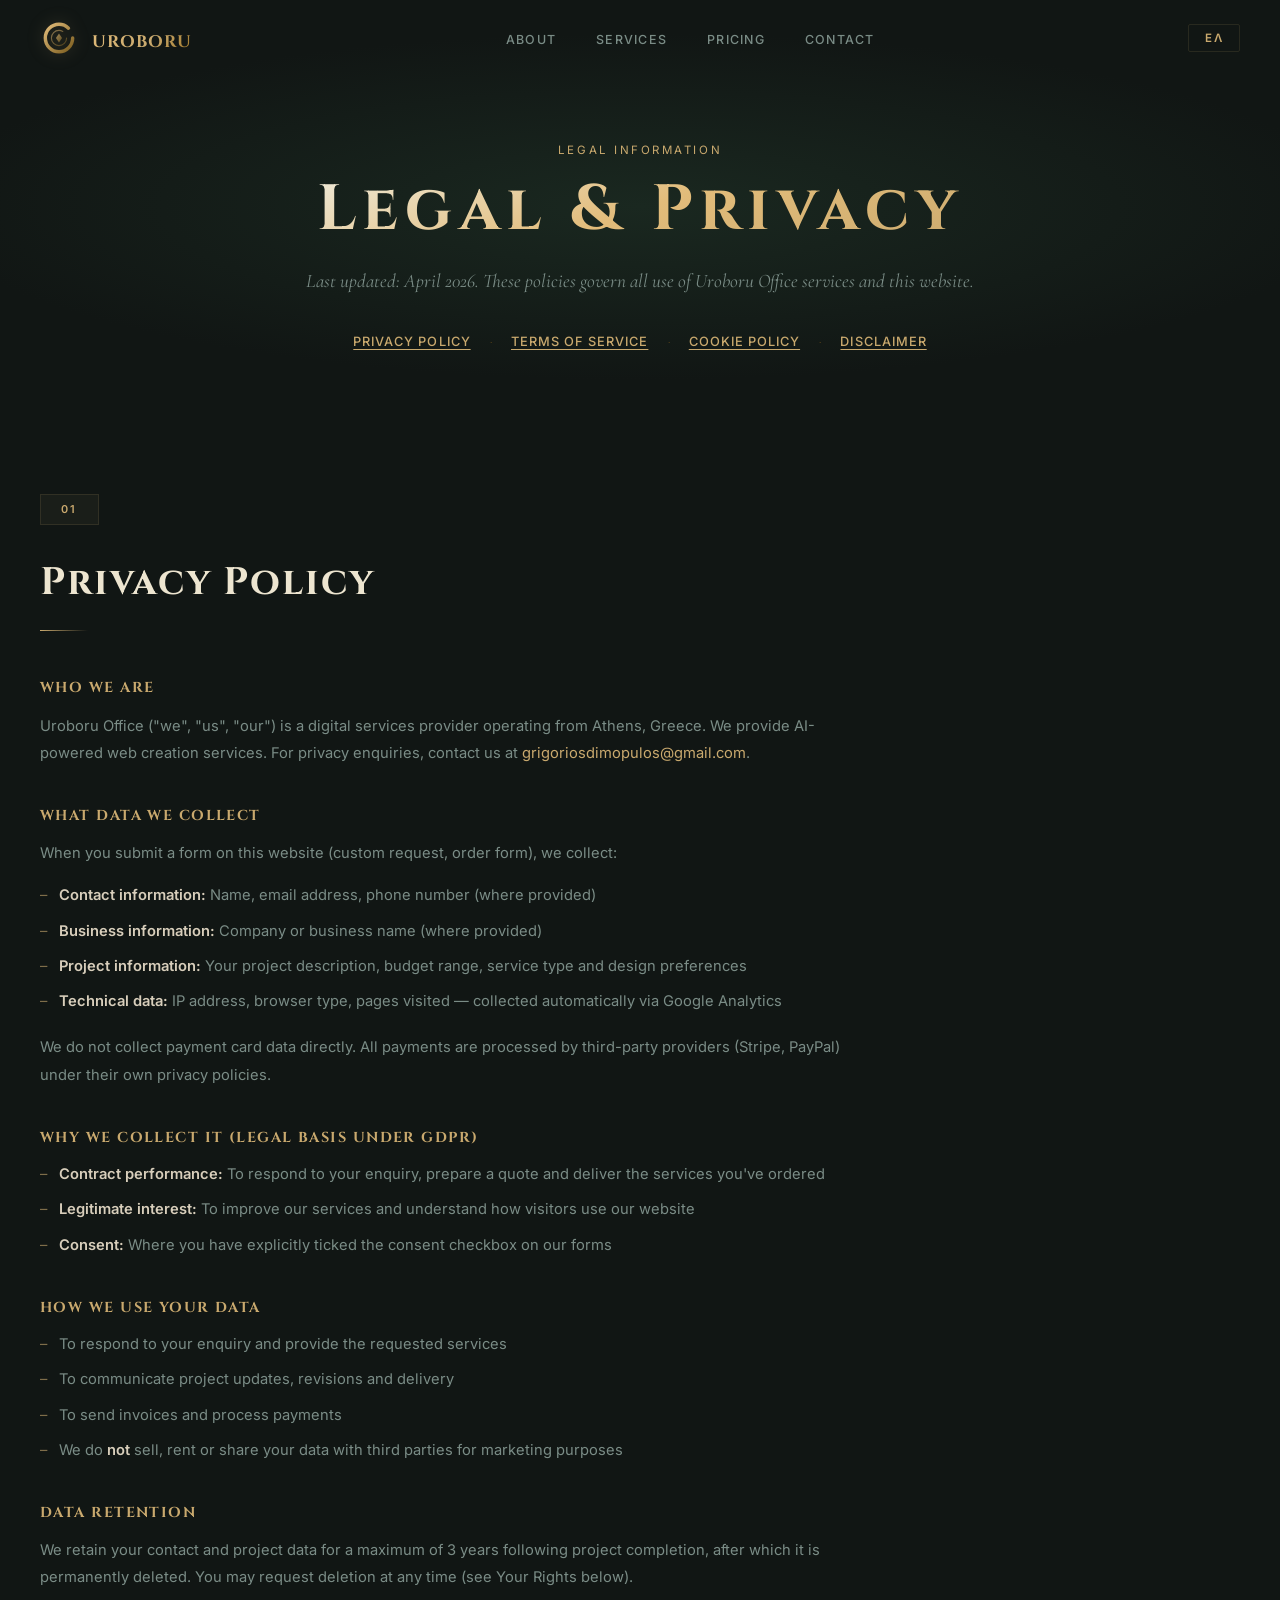
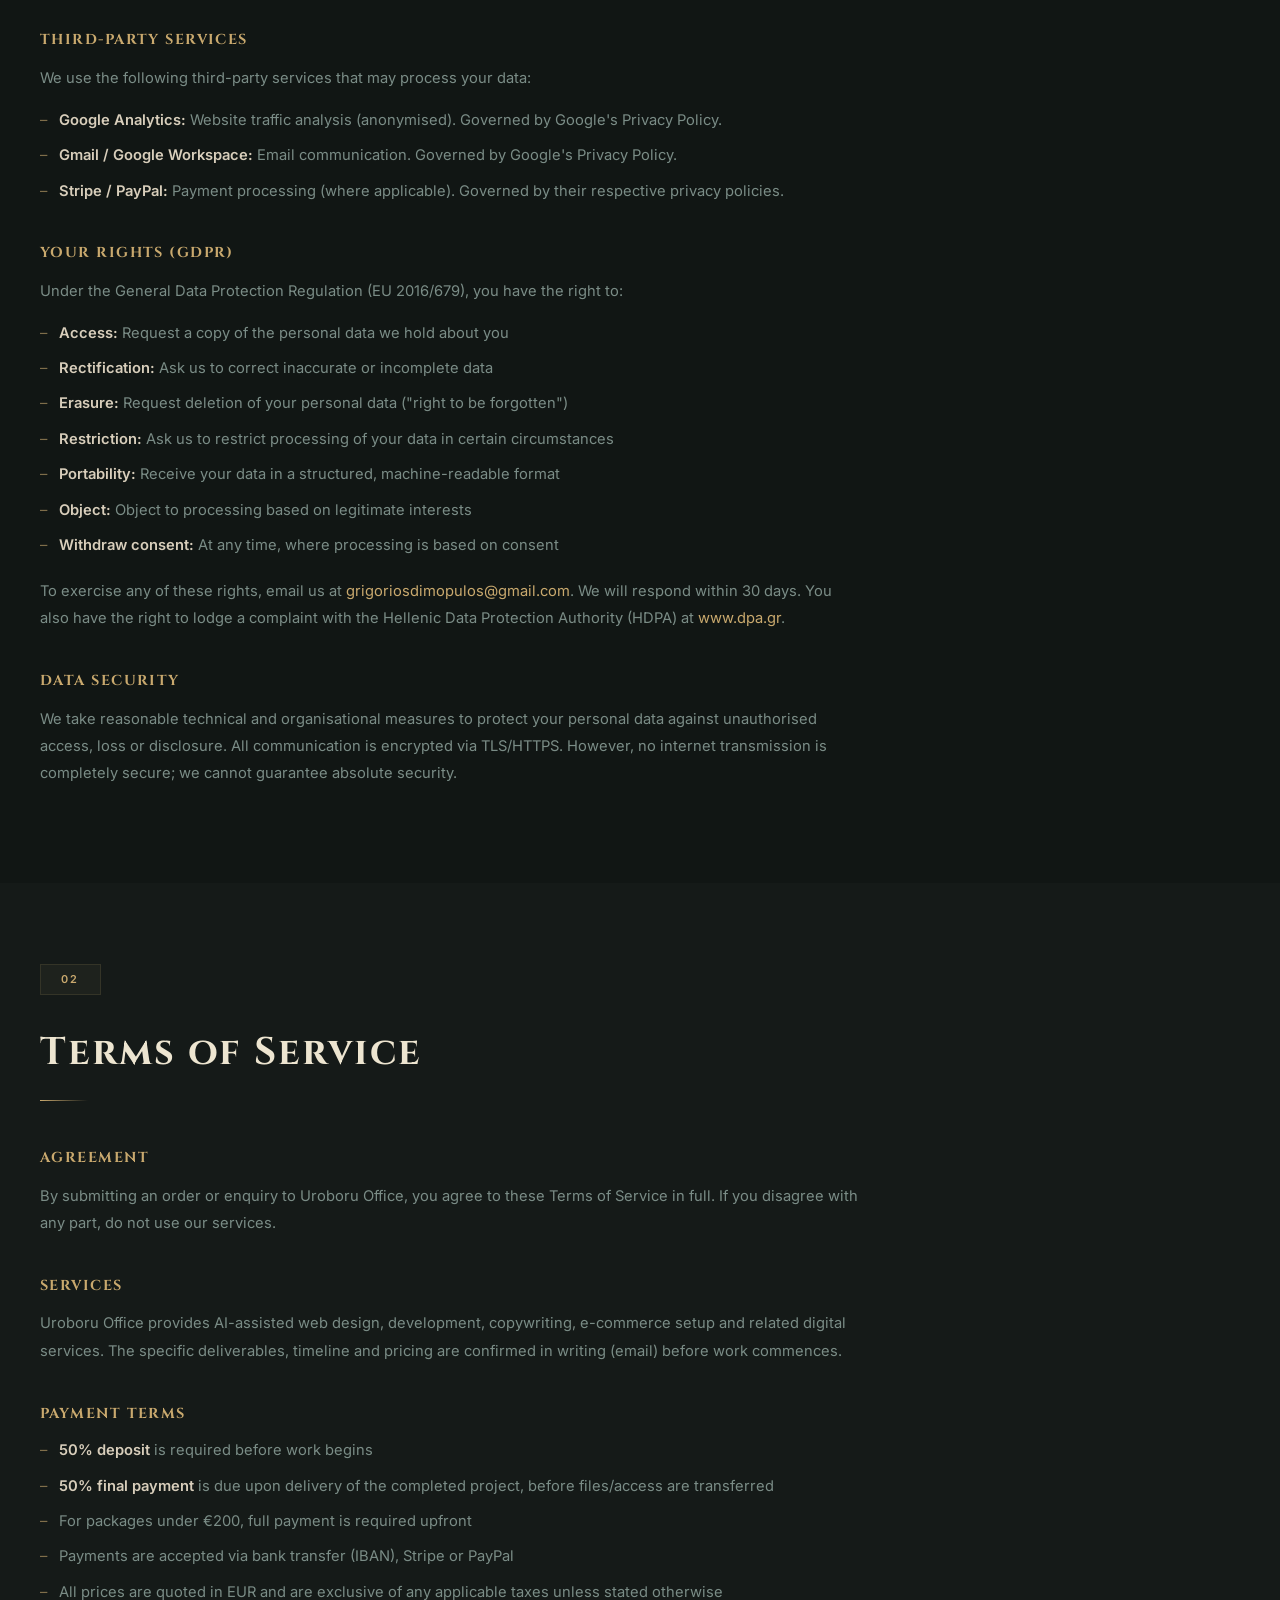
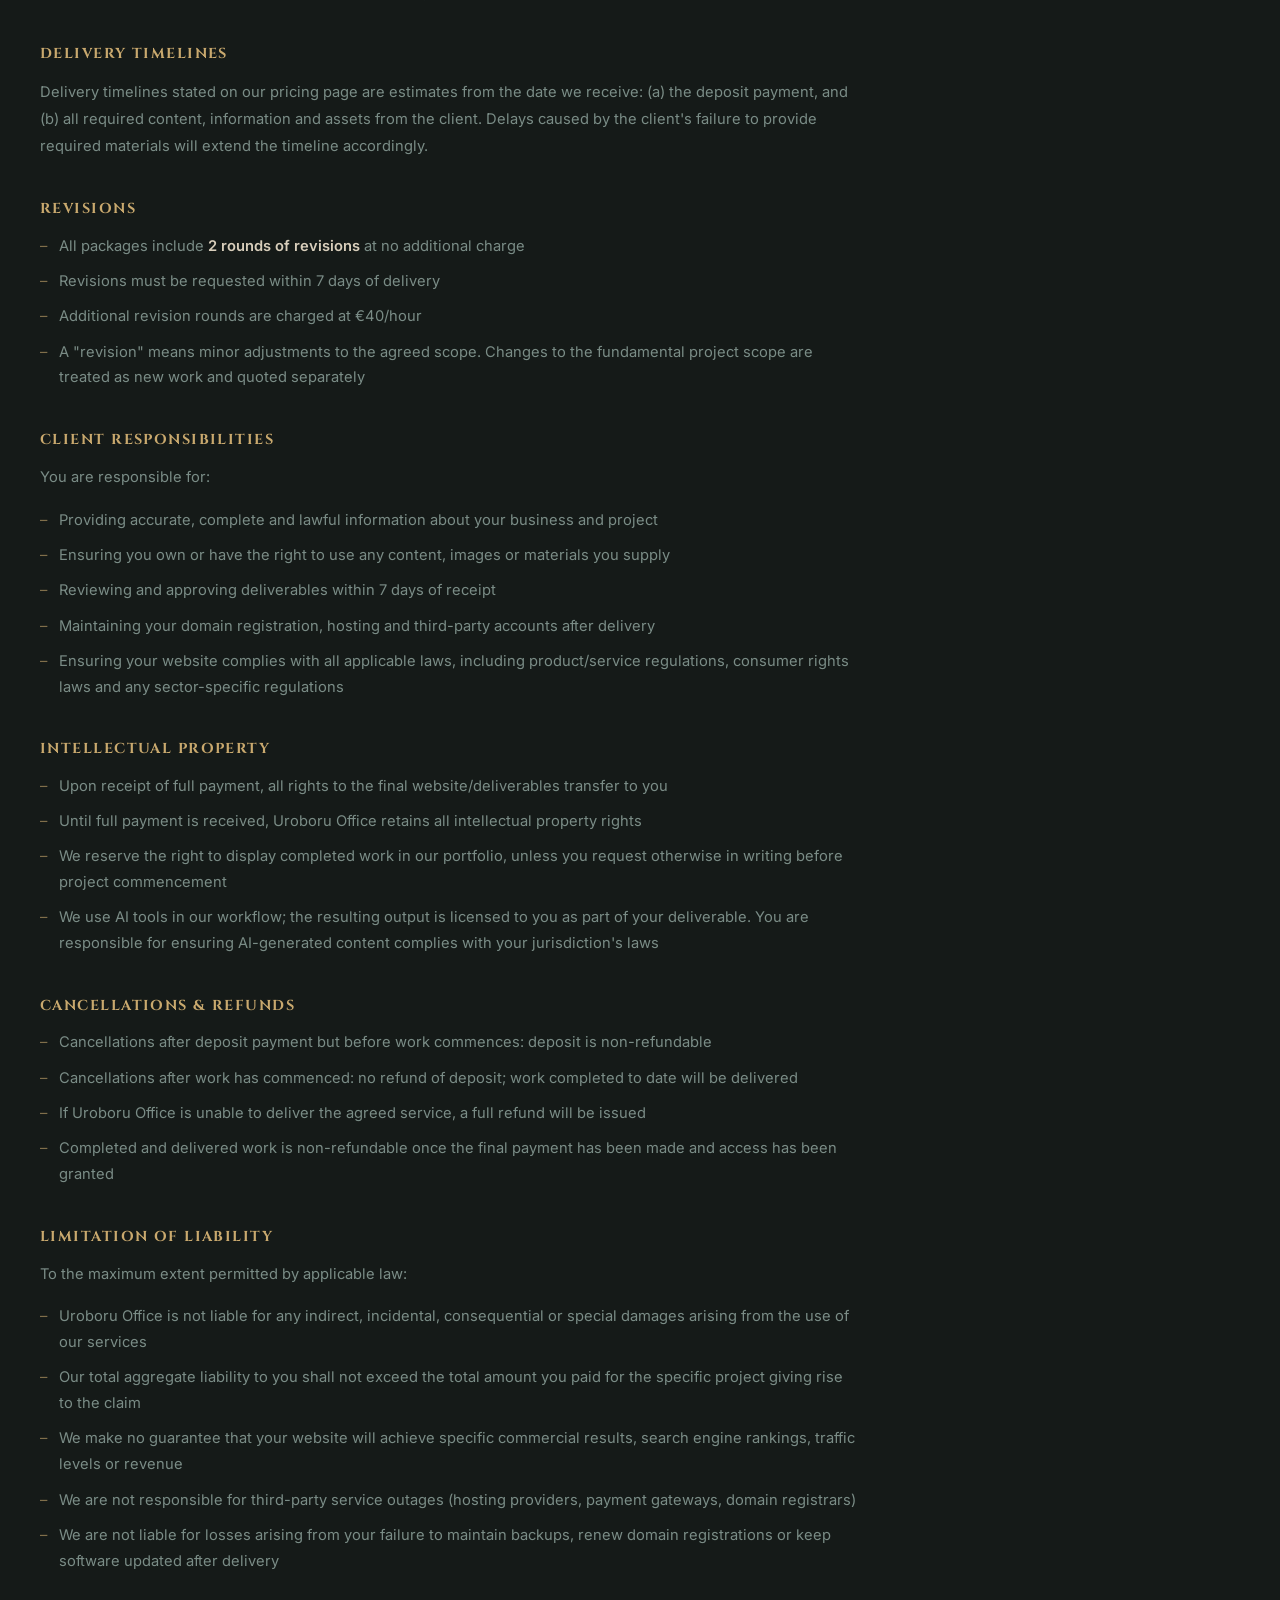
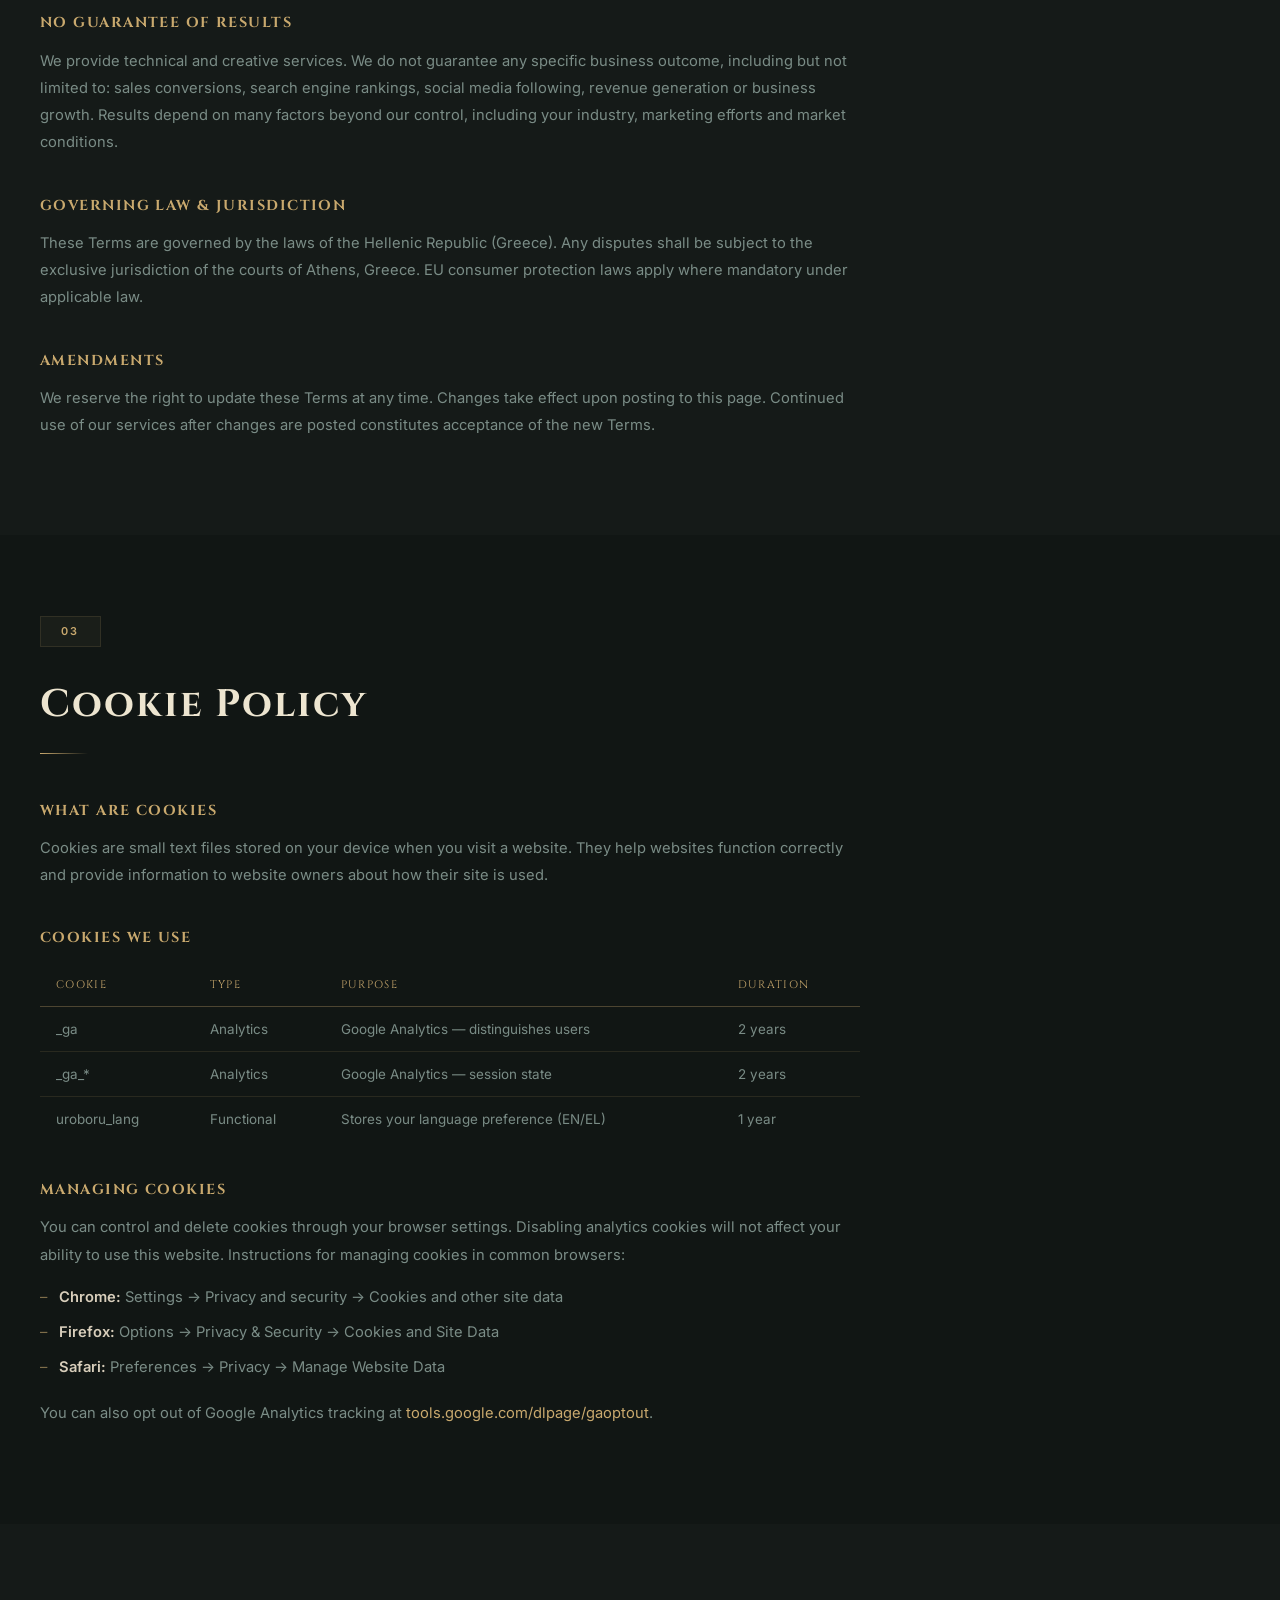
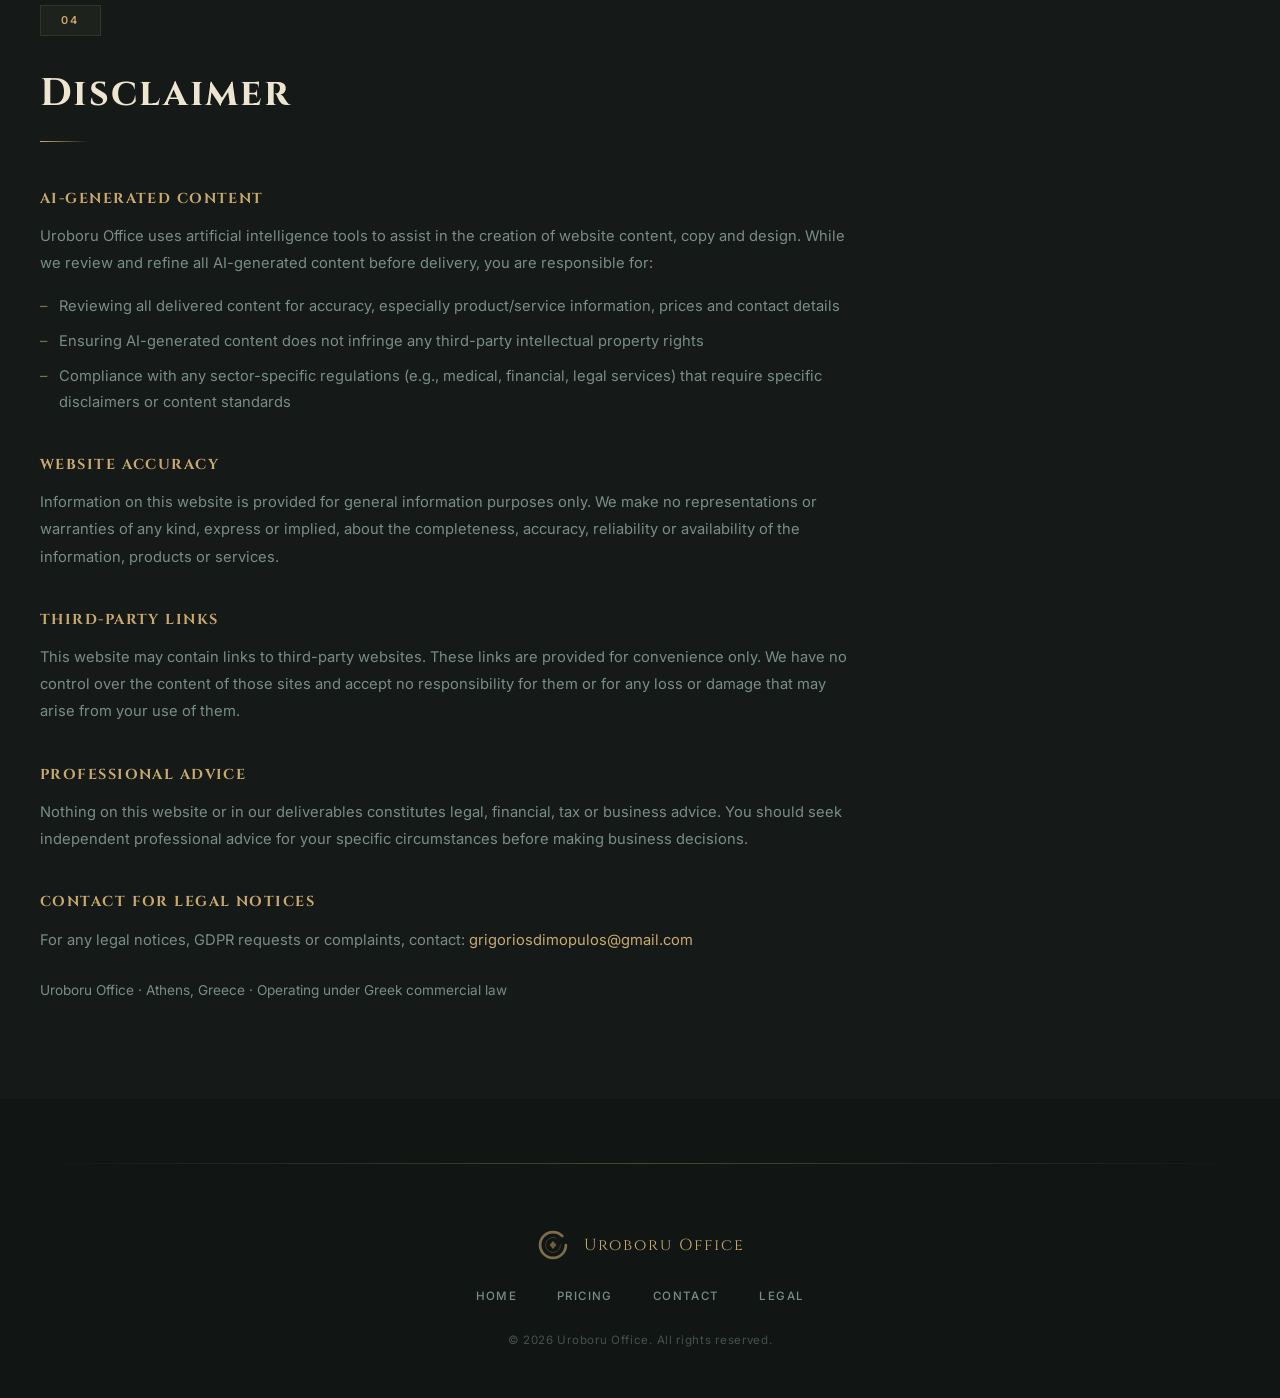
==== commit 0452b581: "Add quiz wizard, maintenance plans, add-ons, logo update, Greek default - New quiz.js: multi-step pa" ====
--- a/legal.html
+++ b/legal.html
@@ -23,7 +23,7 @@
           <circle cx="25" cy="25" r="10" fill="none" stroke="url(#lgNav3)" stroke-width="1.5" stroke-dasharray="52 14" stroke-linecap="round" opacity="0.55"/>
           <polygon points="25,19 29,25 25,31 21,25" fill="url(#lgNav3)" opacity="0.7"/>
         </svg>
-        <span class="logo-text">Uroboru Office</span>
+        <span class="logo-text"><span class="logo-small">office</span><span class="logo-big">Uroboru</span></span>
       </a>
       <ul class="nav-links" id="navLinks">
         <li><a href="index.html#about">About</a></li>
--- a/style.css
+++ b/style.css
@@ -855,3 +855,117 @@
   .footer-nav { gap: 1.5rem; }
   .page-hero { padding: 130px 1.5rem 70px; }
 }
+
+/* ── Logo Stack (office / Uroboru) ── */
+.logo-text { display: flex; flex-direction: column; line-height: 1; gap: 0; }
+.logo-small { font-family: 'Inter', sans-serif; font-size: 0.55rem; font-weight: 400; letter-spacing: 0.25em; text-transform: uppercase; color: var(--gold); opacity: 0.75; }
+.logo-big   { font-family: 'Cinzel', serif; font-size: 1.05rem; font-weight: 700; letter-spacing: 0.06em; color: var(--text); line-height: 1; }
+
+/* ── Quiz Modal Box ── */
+.quiz-box { max-width: 640px; width: 90vw; padding: 2.5rem; }
+.quiz-prog-wrap { display: flex; align-items: center; gap: 1rem; margin-bottom: 1.75rem; }
+.quiz-prog-bar { flex: 1; height: 2px; background: rgba(201,169,110,.15); border-radius: 2px; overflow: hidden; }
+.quiz-prog-fill { height: 100%; background: var(--gold); border-radius: 2px; transition: width .4s ease; }
+.quiz-prog-label { font-size: 0.72rem; letter-spacing: .12em; color: var(--gold); opacity: .7; white-space: nowrap; font-family: 'Cinzel', serif; }
+.quiz-question { font-family: 'Cinzel', serif; font-size: 1.35rem; font-weight: 600; color: var(--text); margin-bottom: .4rem; }
+.quiz-sub { font-size: 0.85rem; color: var(--muted); margin-bottom: 1.75rem; }
+.quiz-opts { display: grid; grid-template-columns: repeat(auto-fit, minmax(175px, 1fr)); gap: .85rem; }
+.quiz-opts.quiz-multi { grid-template-columns: repeat(auto-fit, minmax(155px, 1fr)); }
+.quiz-opt {
+  background: rgba(255,255,255,.03); border: 1px solid rgba(201,169,110,.18);
+  border-radius: 10px; padding: 1.1rem 1rem; cursor: pointer; text-align: left;
+  display: flex; flex-direction: column; gap: .35rem;
+  transition: border-color .25s, background .25s, transform .2s;
+}
+.quiz-opt:hover { border-color: var(--gold); background: rgba(201,169,110,.06); transform: translateY(-2px); }
+.quiz-opt.selected { border-color: var(--gold); background: rgba(201,169,110,.12); }
+.quiz-opt-icon { font-size: 1.4rem; color: var(--gold); line-height: 1; }
+.quiz-opt-label { font-family: 'Cinzel', serif; font-size: .82rem; font-weight: 600; color: var(--text); }
+.quiz-opt-desc { font-size: 0.75rem; color: var(--muted); line-height: 1.5; }
+.quiz-next-btn { margin-top: 1.25rem; }
+.quiz-nav { margin-top: 1rem; display: flex; justify-content: flex-start; }
+.quiz-back-btn { font-size: .82rem; padding: .5rem 1rem; }
+
+/* Quiz Result */
+.quiz-result { text-align: center; padding: 1rem 0; }
+.quiz-result-ring { width: 80px; height: 80px; margin: 0 auto 1.25rem; }
+.quiz-result-ring svg { width: 100%; height: 100%; }
+.quiz-result-label { font-size: .78rem; letter-spacing: .15em; text-transform: uppercase; color: var(--muted); margin-bottom: .4rem; }
+.quiz-result-pkg { font-family: 'Cinzel', serif; font-size: 1.6rem; font-weight: 700; color: var(--text); margin-bottom: .5rem; }
+.quiz-result-price { font-size: 2rem; font-weight: 700; color: var(--gold); margin-bottom: 1rem; font-family: 'Cinzel', serif; }
+.quiz-result-maint { display: inline-flex; align-items: center; gap: .6rem; background: rgba(201,169,110,.08); border: 1px solid rgba(201,169,110,.2); border-radius: 6px; padding: .5rem 1rem; margin-bottom: 1rem; font-size: .82rem; }
+.quiz-result-maint-label { color: var(--muted); }
+.quiz-result-maint-price { color: var(--gold); font-weight: 600; }
+.quiz-result-extras { margin-bottom: 1.25rem; }
+.quiz-extras-label { font-size: .78rem; color: var(--muted); margin-bottom: .5rem; }
+.quiz-extra-tag { display: inline-block; background: rgba(201,169,110,.1); border: 1px solid rgba(201,169,110,.25); border-radius: 20px; padding: .3rem .85rem; font-size: .75rem; color: var(--gold); margin: .2rem; }
+.quiz-result-cta { display: flex; gap: 1rem; justify-content: center; flex-wrap: wrap; margin-top: 1.5rem; }
+
+/* Floating Quiz Button */
+.quiz-float {
+  position: fixed; bottom: 2rem; right: 2rem; z-index: 900;
+  display: flex; align-items: center; gap: .65rem;
+  background: var(--surface); border: 1px solid rgba(201,169,110,.35);
+  border-radius: 50px; padding: .6rem 1.1rem .6rem .7rem;
+  cursor: pointer; font-family: 'Inter', sans-serif;
+  font-size: .78rem; color: var(--text); letter-spacing: .05em;
+  box-shadow: 0 4px 20px rgba(0,0,0,.35);
+  transition: border-color .25s, transform .25s, box-shadow .25s;
+}
+.quiz-float:hover { border-color: var(--gold); transform: translateY(-2px); box-shadow: 0 6px 28px rgba(201,169,110,.18); }
+.quiz-float svg { width: 30px; height: 30px; flex-shrink: 0; }
+
+/* ── Maintenance Section ── */
+.maint-section { padding: 90px var(--pad); }
+.maint-intro { max-width: 600px; }
+.maint-grid { display: grid; grid-template-columns: repeat(auto-fit, minmax(260px, 1fr)); gap: 1.5rem; margin-top: 2.5rem; }
+.maint-card {
+  background: var(--surface); border: 1px solid rgba(201,169,110,.18);
+  border-radius: 14px; padding: 2rem 1.75rem; position: relative; overflow: hidden;
+  transition: border-color .3s, transform .3s;
+}
+.maint-card:hover { border-color: rgba(201,169,110,.5); transform: translateY(-4px); }
+.maint-featured { border-color: rgba(201,169,110,.45); }
+.maint-featured::before { content: ''; position: absolute; inset: 0; background: radial-gradient(ellipse at top, rgba(201,169,110,.06), transparent 60%); pointer-events: none; }
+.maint-badge { display: inline-block; background: rgba(201,169,110,.15); border: 1px solid rgba(201,169,110,.3); border-radius: 20px; padding: .25rem .85rem; font-size: .68rem; letter-spacing: .12em; text-transform: uppercase; color: var(--gold); margin-bottom: 1rem; }
+.maint-name { font-family: 'Cinzel', serif; font-size: 1.1rem; font-weight: 600; color: var(--text); margin-bottom: .35rem; }
+.maint-price { font-size: 2.25rem; font-weight: 700; color: var(--gold); font-family: 'Cinzel', serif; line-height: 1; }
+.maint-per { font-size: .8rem; color: var(--muted); margin-top: .2rem; margin-bottom: 1.25rem; }
+.maint-features { list-style: none; display: flex; flex-direction: column; gap: .6rem; margin-bottom: 1.5rem; }
+.maint-features li { font-size: .85rem; color: var(--muted); display: flex; align-items: flex-start; gap: .5rem; }
+.maint-features li::before { content: '◈'; color: var(--gold); font-size: .65rem; margin-top: .2rem; flex-shrink: 0; }
+.maint-note { font-size: .75rem; color: var(--muted); opacity: .7; margin-top: 1rem; font-style: italic; }
+
+/* ── Add-ons Section ── */
+.addon-section { padding: 90px var(--pad); }
+.addon-intro { max-width: 600px; margin-bottom: 3rem; }
+.addon-category { margin-bottom: 3rem; }
+.addon-cat-title { font-family: 'Cinzel', serif; font-size: .8rem; font-weight: 600; letter-spacing: .2em; text-transform: uppercase; color: var(--gold); opacity: .8; margin-bottom: 1.25rem; padding-bottom: .5rem; border-bottom: 1px solid rgba(201,169,110,.15); }
+.addon-grid { display: grid; grid-template-columns: repeat(auto-fill, minmax(215px, 1fr)); gap: 1rem; }
+.addon-card {
+  background: var(--surface); border: 1px solid rgba(201,169,110,.12);
+  border-radius: 10px; padding: 1.25rem 1.1rem;
+  display: flex; flex-direction: column; gap: .5rem;
+  transition: border-color .25s, transform .25s;
+}
+.addon-card:hover { border-color: rgba(201,169,110,.4); transform: translateY(-2px); }
+.addon-icon { font-size: 1.3rem; color: var(--gold); }
+.addon-name { font-size: .9rem; font-weight: 600; color: var(--text); }
+.addon-desc { font-size: .78rem; color: var(--muted); line-height: 1.55; flex: 1; }
+.addon-price { font-size: .82rem; font-weight: 700; color: var(--gold); font-family: 'Cinzel', serif; }
+.addon-unit { font-size: .7rem; color: var(--muted); font-weight: 400; }
+.addon-cta { margin-top: 2.5rem; text-align: center; }
+.btn-ghost-dim { background: transparent; border: 1px solid rgba(201,169,110,.25); color: var(--muted); font-size: .82rem; padding: .55rem 1.25rem; border-radius: 6px; cursor: pointer; transition: border-color .25s, color .25s; }
+.btn-ghost-dim:hover { border-color: var(--gold); color: var(--text); }
+
+@media (max-width: 640px) {
+  .quiz-opts { grid-template-columns: 1fr; }
+  .quiz-box { padding: 1.75rem 1.25rem; }
+  .quiz-float span { display: none; }
+  .quiz-float { padding: .6rem; border-radius: 50%; }
+  .maint-grid { grid-template-columns: 1fr; }
+  .addon-grid { grid-template-columns: 1fr 1fr; }
+}
+@media (max-width: 400px) {
+  .addon-grid { grid-template-columns: 1fr; }
+}
